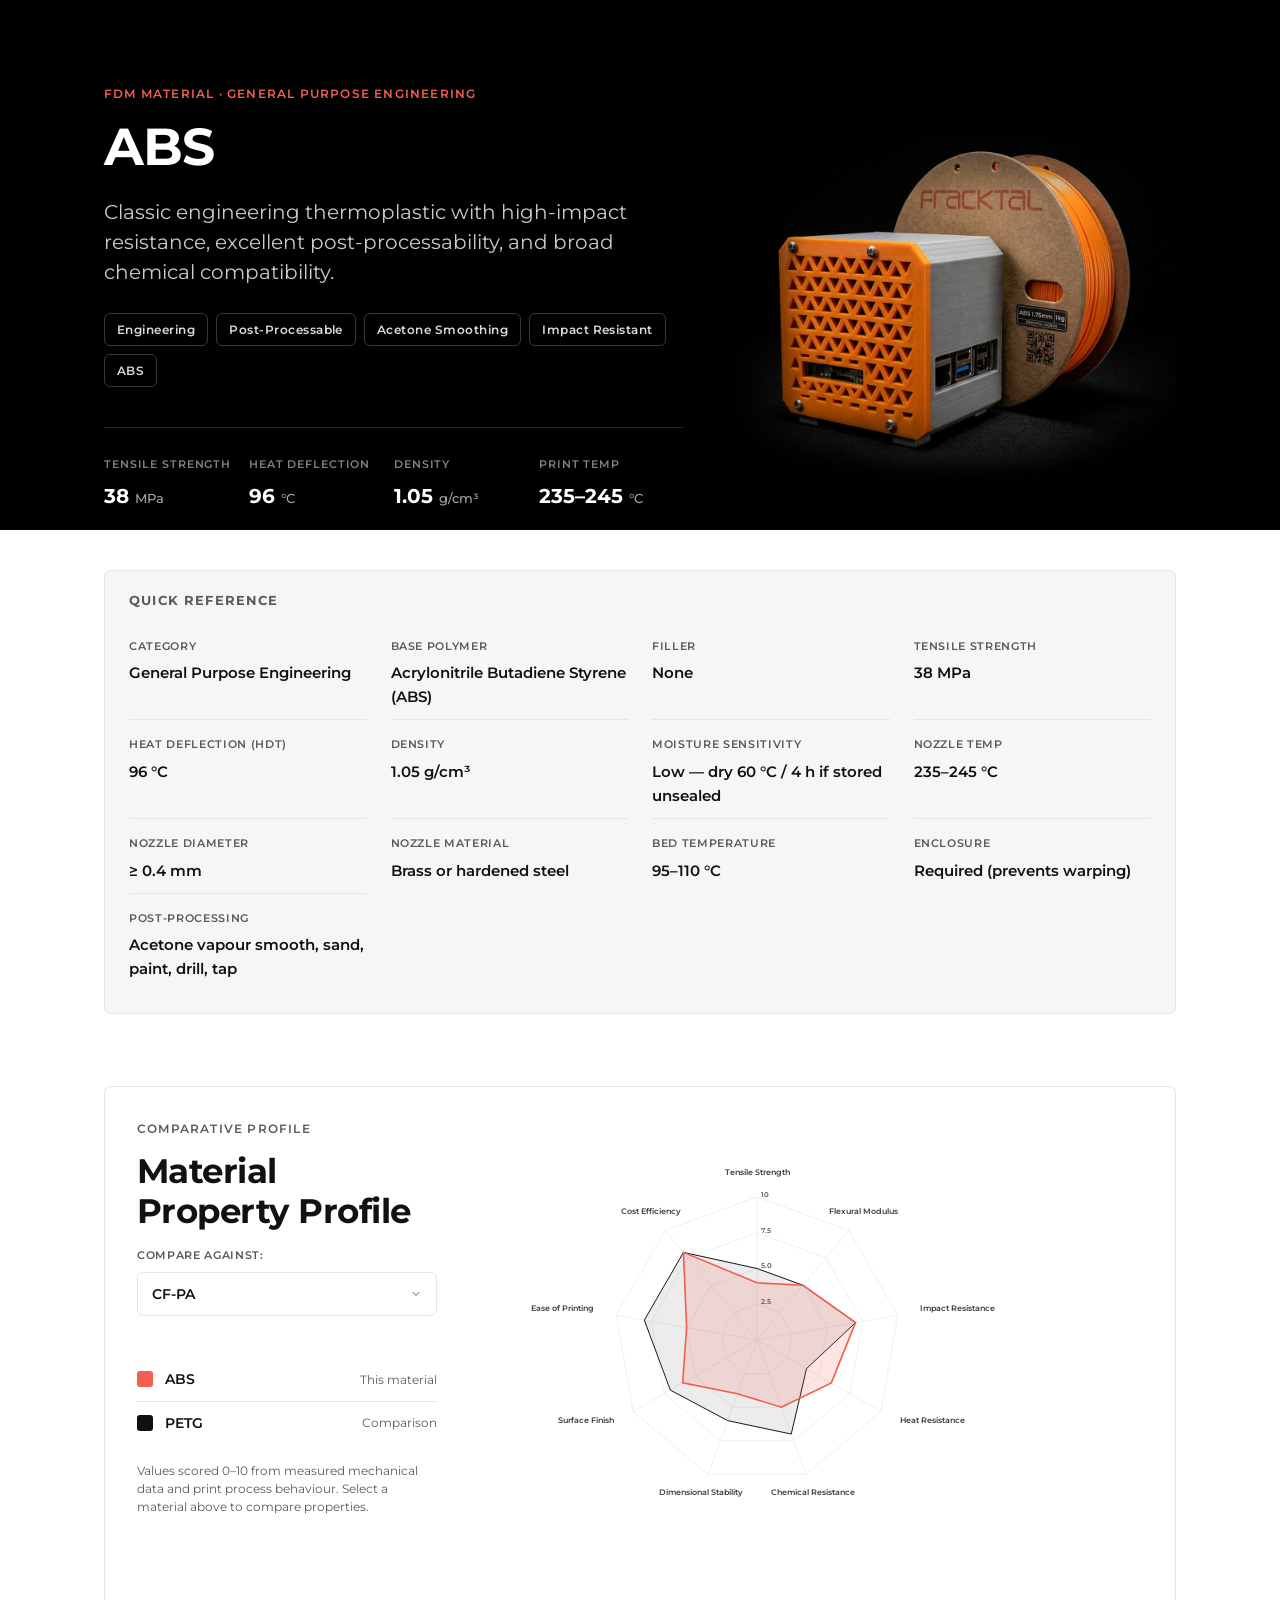
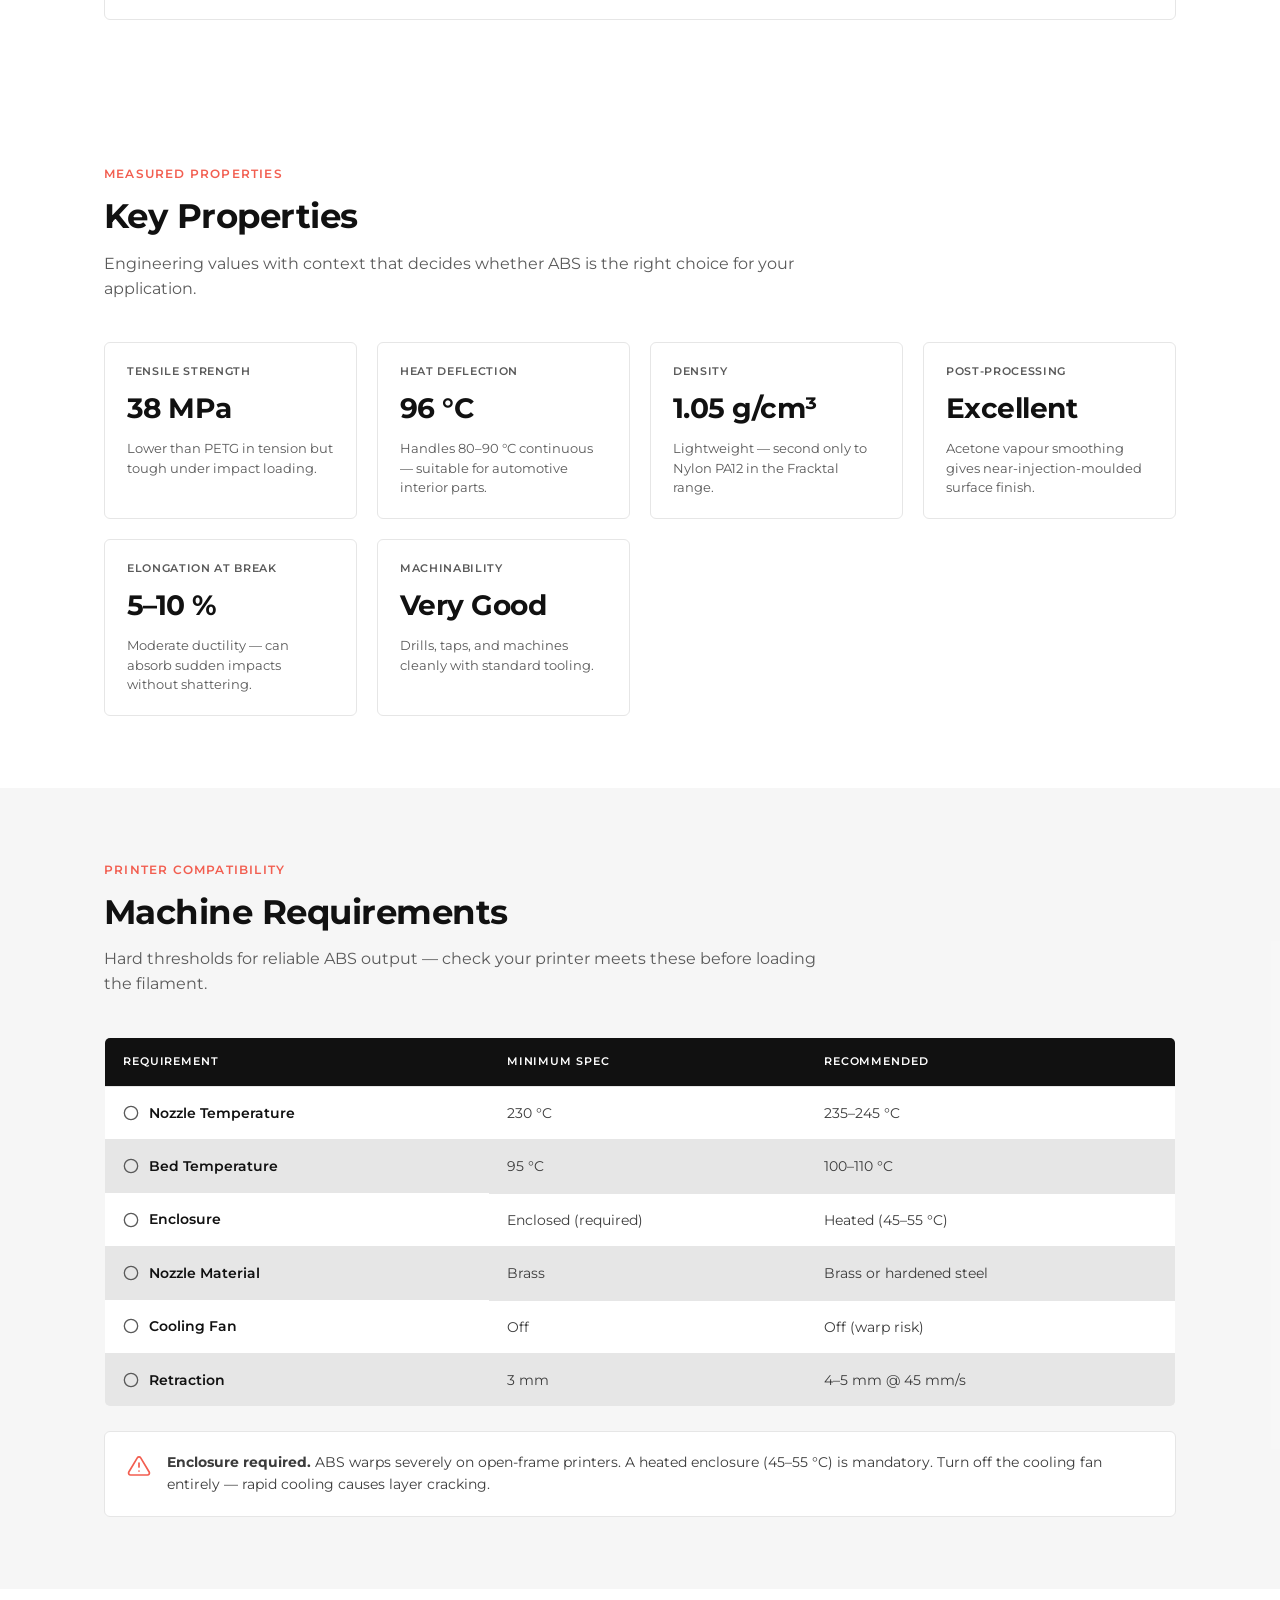
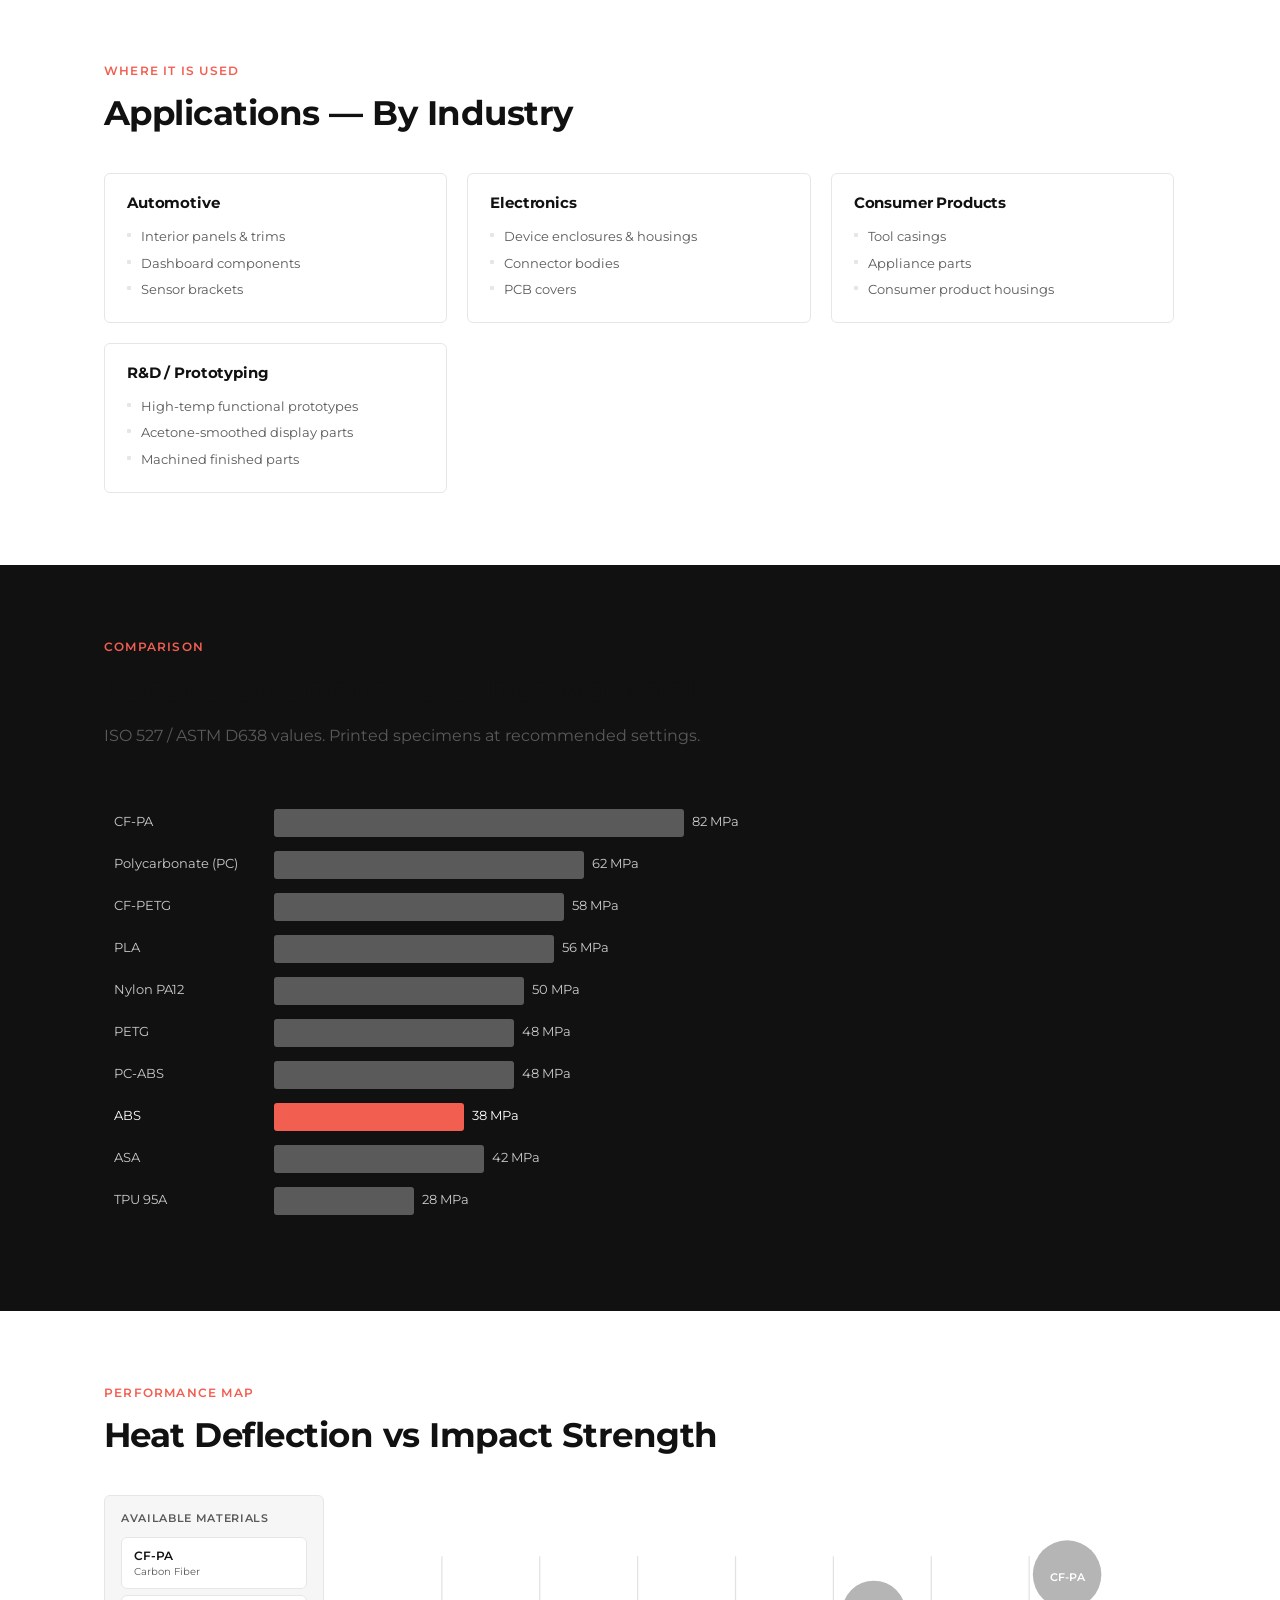
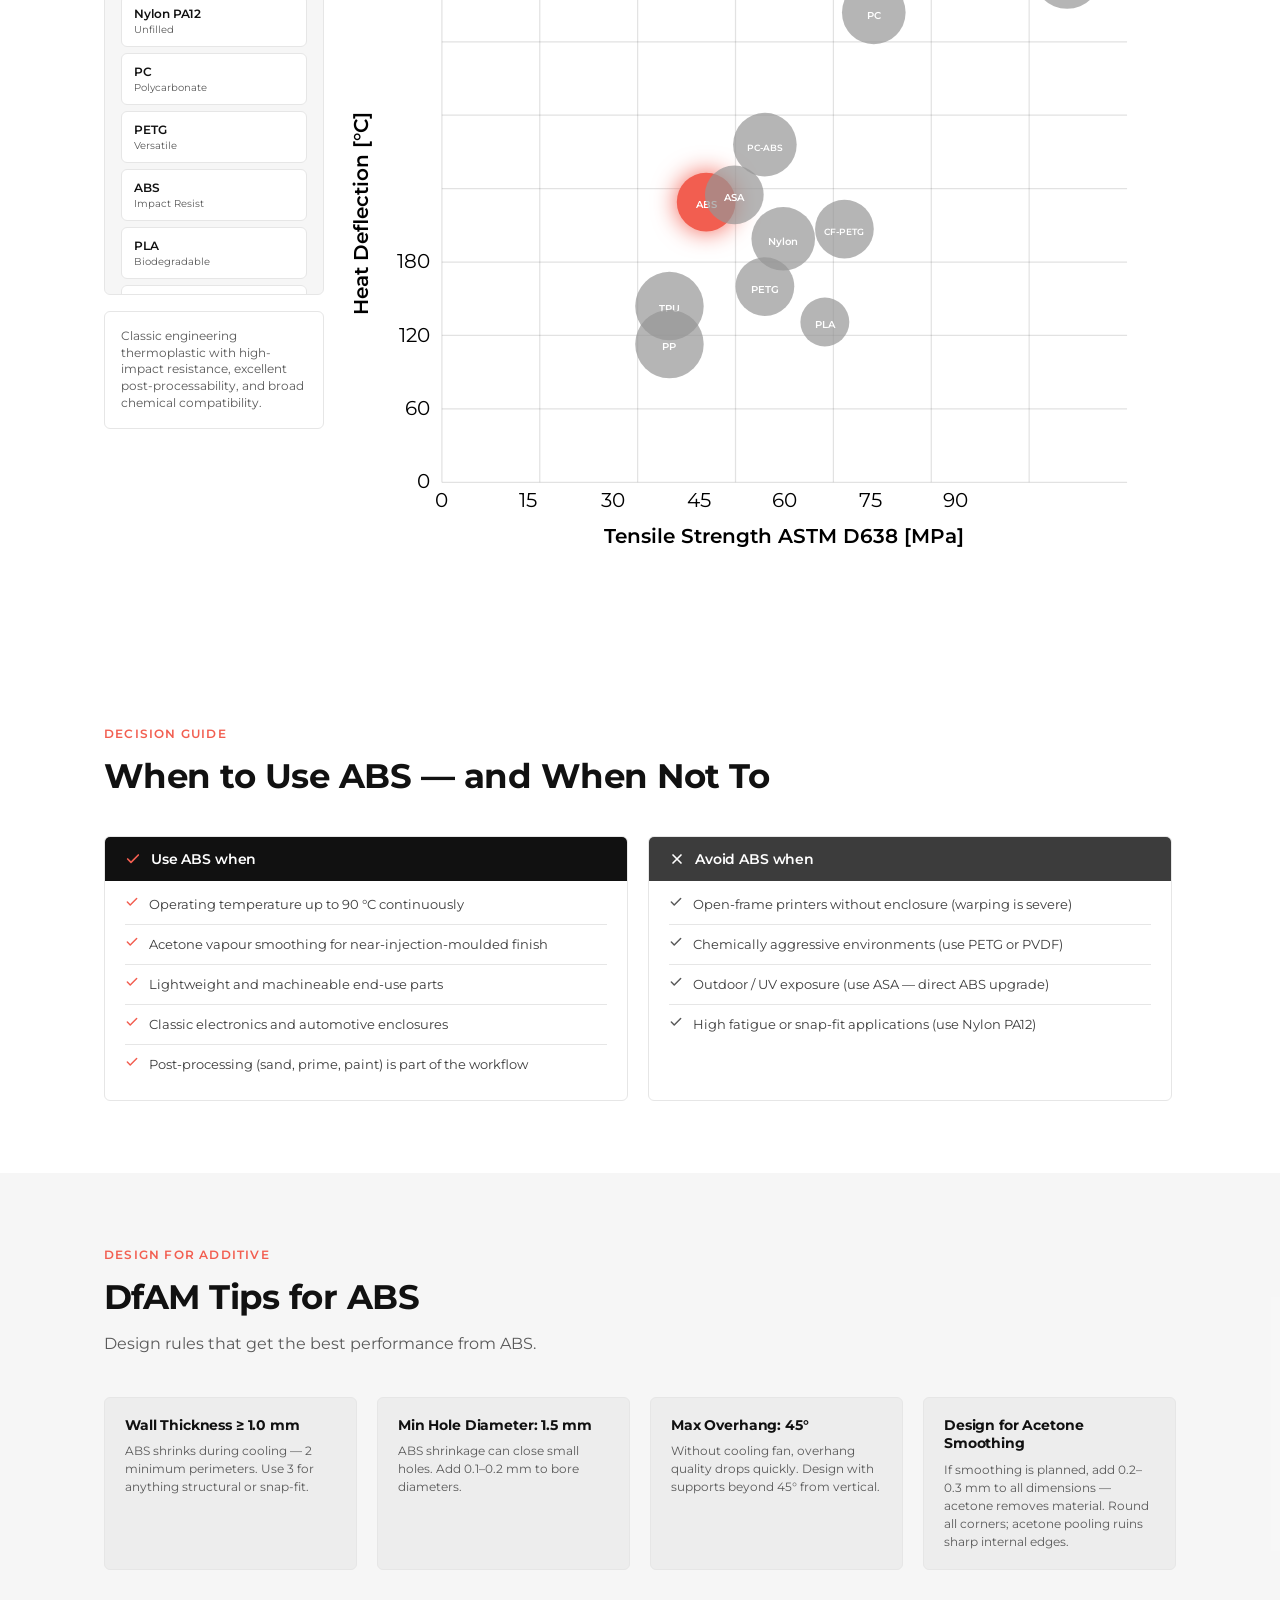
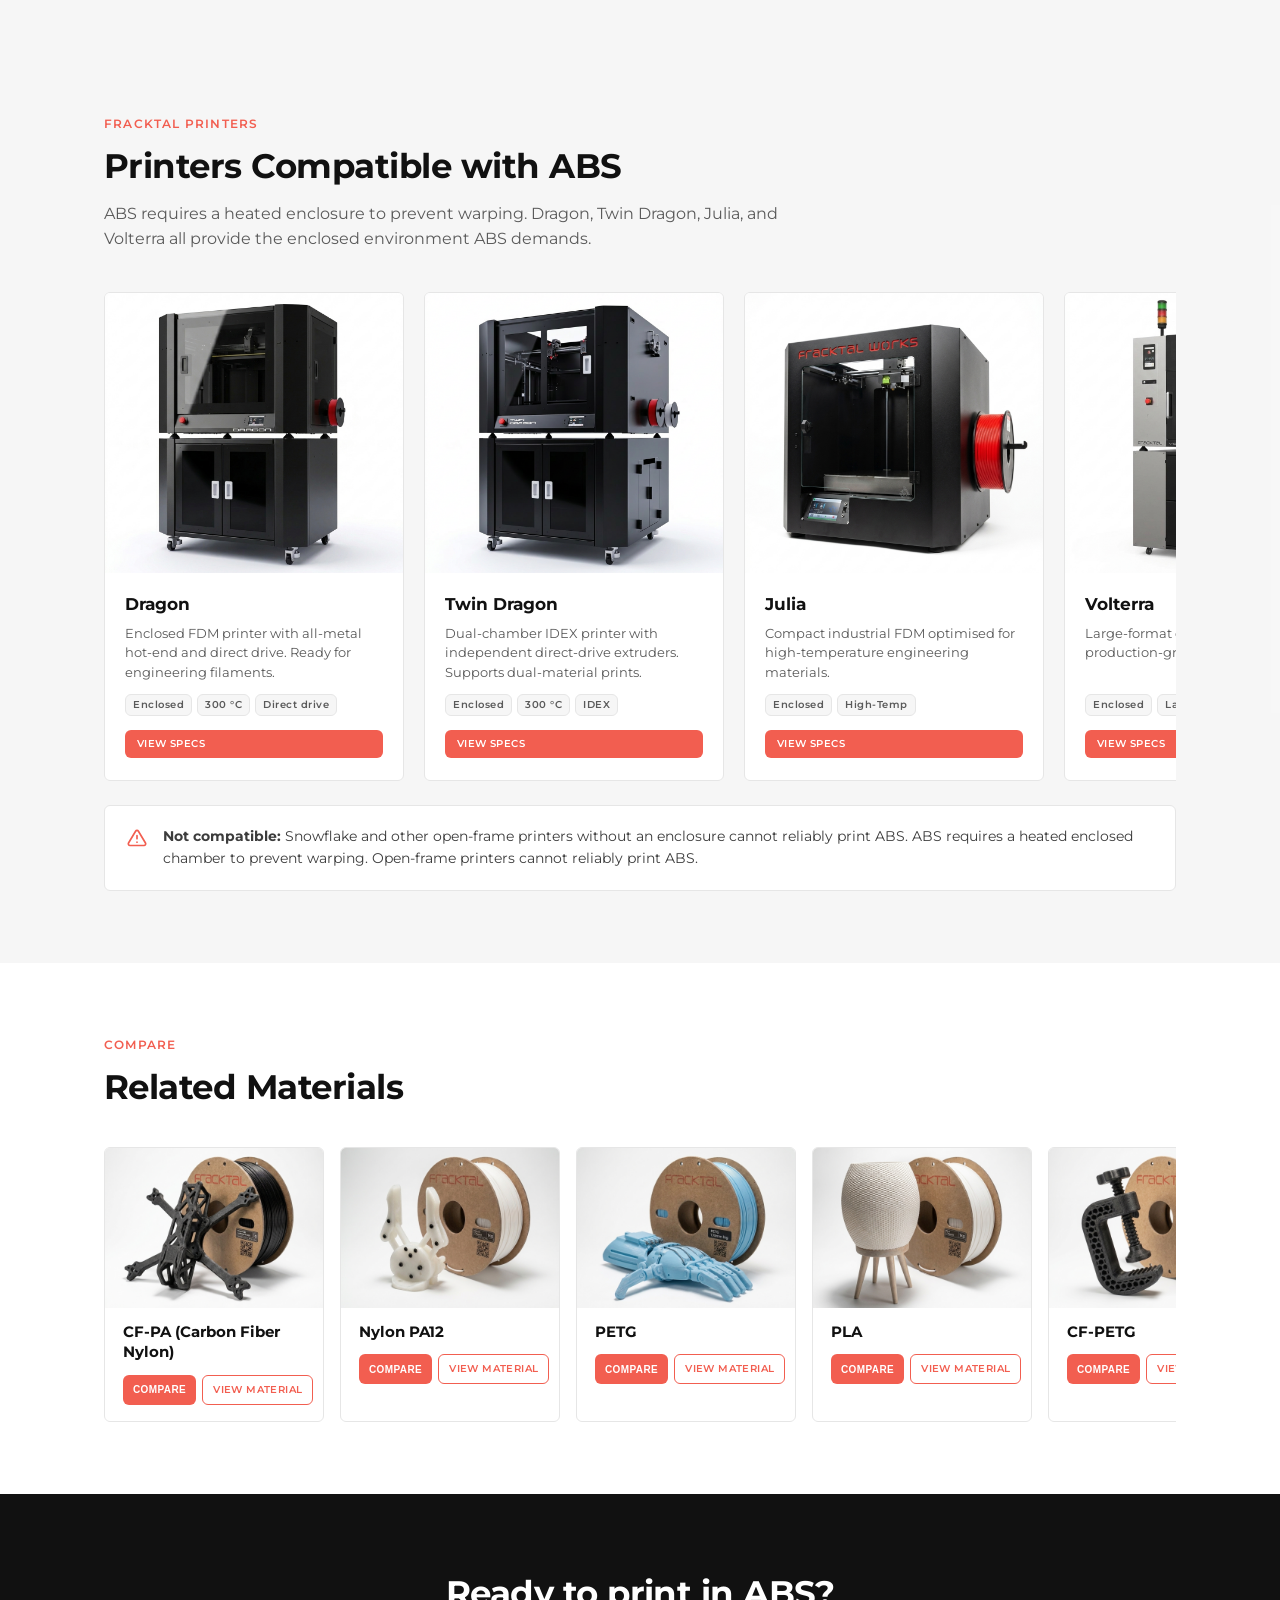
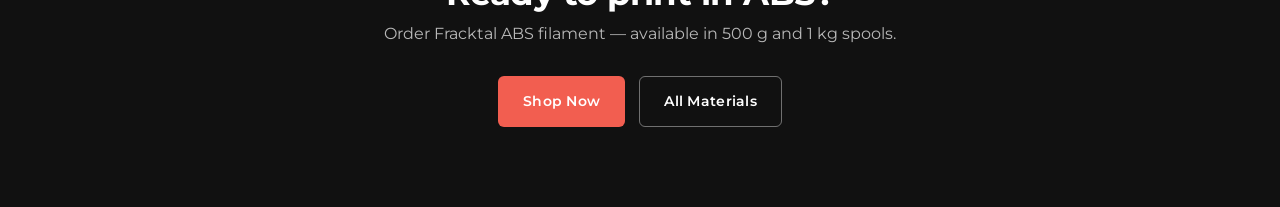
==== shared-projects/fracktal-material-page-template-cf-nylon-8d70/abs.html @ 71eca124 "feat: add shared-projects/ for team collaboration (material pages, brand, landing page, HSN/GST)" ====
﻿<!doctype html>
<html lang="en"><head>
<meta charset="UTF-8">
<meta name="viewport" content="width=device-width, initial-scale=1.0">
<title>ABS Filament — Fracktal Works</title>
<meta name="description" content="Fracktal ABS filament: classic engineering thermoplastic with excellent post-processing, acetone smoothing and machining. Enclosed printer required.">
<link rel="preconnect" href="https://fonts.googleapis.com">
<link rel="preconnect" href="https://fonts.gstatic.com" crossorigin="">
<style>
@import url('https://fonts.googleapis.com/css2?family=Montserrat:wght@400;500;600;700&display=swap');

:root{
  --canvas:#ffffff;
  --ink:#3c3c3c;
  --red:#f25e50;
  --dark:#111111;
  --muted:#5a5a5a;
  --border:#e6e6e6;
  --surface-soft:rgba(17,17,17,0.035);
  --radius:6px;
  --font: 'Montserrat', system-ui, -apple-system, 'Segoe UI', 'Helvetica Neue', Arial, sans-serif;
  --maxw:1120px;
}

*{box-sizing:border-box;}
html{-webkit-text-size-adjust:100%;}
body{
  margin:0;
  font-family:var(--font);
  color:var(--ink);
  background:var(--canvas);
  font-weight:400;
  line-height:1.6;
  font-size:16px;
  -webkit-font-smoothing:antialiased;
}
img{max-width:100%;display:block;}
a{color:inherit;}
a:focus-visible,button:focus-visible,.btn:focus-visible{outline:2px solid var(--red);outline-offset:2px;}
h1,h2,h3,h4{font-weight:700;color:var(--dark);margin:0;line-height:1.15;letter-spacing:-0.02em;}
h1{font-size:clamp(30px,5vw,52px);}
h2{font-size:clamp(24px,3.4vw,34px);letter-spacing:-0.015em;}
h3{font-size:20px;letter-spacing:-0.01em;}
p{margin:0;}

.wrap{max-width:var(--maxw);margin:0 auto;padding:0 24px;}
.hero .wrap{overflow:visible;}
.section{padding:72px 0;}
.section--tight{padding:56px 0;}

.overline{
  font-size:12px;font-weight:600;text-transform:uppercase;
  letter-spacing:0.1em;color:var(--red);margin-bottom:14px;display:block;
}
.overline--muted{color:var(--muted);}
.sec-head{max-width:720px;margin-bottom:40px;}
.sec-head p{color:var(--muted);margin-top:14px;font-size:16px;}

/* ---------- Buttons ---------- */
.btn{
  display:inline-flex;align-items:center;gap:8px;justify-content:center;
  font-family:var(--font);font-weight:600;font-size:14px;letter-spacing:0.02em;
  padding:13px 24px;border-radius:var(--radius);border:1px solid transparent;
  cursor:pointer;text-decoration:none;transition:background .12s ease,color .12s ease,border-color .12s ease;
}
.btn--primary{background:var(--red);color:#fff;}
.btn--primary:hover{filter:brightness(0.92);}
.btn--outline{background:transparent;color:#fff;border-color:rgba(255,255,255,0.4);}
.btn--outline:hover{border-color:#fff;background:rgba(255,255,255,0.08);}

/* ---------- Hero ---------- */
.hero{background:#000;color:#fff;padding:84px 0 10px;overflow:visible;}
.hero h1{color:#fff;}
.hero .overline{color:var(--red);}
.hero__descriptor{
  font-size:clamp(16px,2vw,20px);color:rgba(255,255,255,0.8);font-weight:400;
  margin-top:20px;max-width:640px;line-height:1.5;
}
.hero__tags{display:flex;flex-wrap:wrap;gap:8px;margin-top:26px;}
.tag{
  font-size:12px;font-weight:600;letter-spacing:0.04em;
  padding:6px 12px;border:1px solid rgba(255,255,255,0.22);border-radius:var(--radius);
  color:rgba(255,255,255,0.85);
}
.hero__specs{
  display:flex;flex-wrap:wrap;margin-top:40px;
  border-top:1px solid rgba(255,255,255,0.14);padding-top:28px;
}
.spec-inline{width:25%;padding-right:16px;margin-bottom:8px;}
.spec-inline .k{font-size:11px;text-transform:uppercase;letter-spacing:0.08em;color:rgba(255,255,255,0.5);font-weight:600;}
.spec-inline .v{font-size:20px;font-weight:700;color:#fff;margin-top:6px;}
.spec-inline .v small{font-size:13px;font-weight:500;color:rgba(255,255,255,0.65);}

/* ---------- Machine-readable reference ---------- */
.quickref{
  border:1px solid var(--border);border-radius:var(--radius);
  background:var(--surface-soft);padding:22px 24px;margin-top:40px;
}
.quickref h2{font-size:13px;text-transform:uppercase;letter-spacing:0.09em;color:var(--muted);}
.quickref dl{display:grid;grid-template-columns:repeat(4,1fr);gap:0 24px;margin:14px 0 0;}
.quickref dt{display:none;}
.qr-item{padding:10px 0;border-bottom:1px solid var(--border);}
.qr-item:nth-last-child(-n+4){border-bottom:0;}
.qr-item .k{font-size:11px;text-transform:uppercase;letter-spacing:0.06em;color:var(--muted);font-weight:600;}
.qr-item dd{margin:4px 0 0;font-size:15px;font-weight:600;color:var(--dark);}
@media(max-width:900px){
  .quickref{padding:16px 18px;}
  .quickref dl{grid-template-columns:repeat(3,1fr);gap:0 16px;}
  .qr-item{padding:8px 0;}
  .qr-item:nth-last-child(-n+3){border-bottom:0;}
  .qr-item .k{font-size:10px;}
  .qr-item dd{font-size:13px;}
}

/* ---------- Radar ---------- */
.chart-panel{
  border:1px solid var(--border);border-radius:var(--radius);
  padding:32px;display:flex;flex-direction:row;flex-wrap:nowrap;align-items:flex-start;gap:40px;
}
.chart-panel .chart-side{flex:0 0 320px;order:1;display:flex;flex-direction:column;justify-content:center;padding-right:20px;}
.chart-panel .svg-hold{flex:1 1 auto;order:2;max-width:520px;overflow:visible;}
.chart-side h2{margin-bottom:16px;}
.legend{margin-top:22px;}
.legend-row{display:flex;align-items:center;gap:12px;padding:10px 0;border-bottom:1px solid var(--border);}
.legend-row:last-child{border-bottom:0;}
.swatch{width:16px;height:16px;border-radius:3px;flex:0 0 auto;}
.legend-row .lbl{font-weight:600;font-size:14px;color:var(--dark);}
.legend-row .sub{font-size:12px;color:var(--muted);margin-left:auto;}
.radar-note{font-size:12px;color:var(--muted);margin-top:18px;line-height:1.5;}

/* compare dropdown */
.compare-select{margin-bottom:20px;}
.compare-label{display:block;font-size:11px;font-weight:600;text-transform:uppercase;letter-spacing:0.06em;color:var(--muted);margin-bottom:8px;}
.compare-dropdown{
  width:100%;padding:12px 14px;font-family:var(--font);font-size:14px;font-weight:600;
  color:var(--dark);background:var(--canvas);border:1px solid var(--border);border-radius:var(--radius);
  cursor:pointer;appearance:none;
  background-image:url("data:image/svg+xml,%3Csvg xmlns='http://www.w3.org/2000/svg' width='12' height='12' viewBox='0 0 24 24' fill='none' stroke='%235a5a5a' stroke-width='2' stroke-linecap='round' stroke-linejoin='round'%3E%3Cpath d='m6 9 6 6 6-6'/%3E%3C/svg%3E");
  background-repeat:no-repeat;background-position:right 14px center;
}
.compare-dropdown:hover{border-color:var(--muted);}
.compare-dropdown:focus{outline:2px solid var(--red);outline-offset:2px;}
svg{display:block;width:100%;height:auto;}

/* ---------- Property cards ---------- */
.card-flex{display:flex;flex-wrap:wrap;gap:20px;}
.prop-card{
  width:calc(25% - 15px);border:1px solid var(--border);border-radius:var(--radius);
  padding:20px 22px;background:var(--canvas);transition:border-color .12s ease;
}
.prop-card:hover{border-color:var(--muted);}
.prop-card .name{font-size:11px;font-weight:600;text-transform:uppercase;letter-spacing:0.06em;color:var(--muted);}
.prop-card .val{font-size:28px;font-weight:700;color:var(--dark);margin:6px 0 8px;letter-spacing:-0.02em;}
.prop-card .ctx{font-size:13px;color:var(--muted);line-height:1.5;}

/* ---------- Machine requirements table ---------- */
.req-table{width:100%;border-collapse:collapse;border:1px solid var(--border);border-radius:var(--radius);overflow:hidden;}
.req-table th,.req-table td{text-align:left;padding:15px 18px;font-size:14px;border-bottom:1px solid var(--border);vertical-align:top;}
.req-table thead th{background:var(--dark);color:#fff;font-size:11px;text-transform:uppercase;letter-spacing:0.08em;font-weight:600;}
.req-table tbody tr:last-child td{border-bottom:0;}
.req-table tbody tr:nth-child(odd){background:var(--canvas);}
.req-table tbody tr:nth-child(even){background:var(--border);}
.req-table td:first-child{font-weight:600;color:var(--dark);display:flex;align-items:center;gap:10px;}
.req-icon{flex:0 0 auto;color:var(--muted);display:flex;}
.req-table td .rec{color:var(--dark);}
.table-scroll{overflow-x:auto;}
@media(max-width:768px){
  .table-scroll{overflow-x:auto;-webkit-overflow-scrolling:touch;}
}
@media(max-width:640px){
  .table-scroll{display:grid;grid-template-columns:1fr 1fr;gap:12px;}
  .req-table{display:contents;}
  .req-table thead{display:none;}
  .req-table tbody{display:contents;}
  .req-table tr{display:block;border:1px solid var(--border);border-radius:var(--radius);padding:12px;background:var(--canvas);overflow:hidden;}
  .req-table tr:nth-child(4n+3),.req-table tr:nth-child(4n+4){background:var(--border);}
  .req-table td{display:block;border:0;padding:4px 0;font-size:12px;width:100%;}
  .req-table td:first-child{font-size:13px;font-weight:600;padding:0 0 6px 0;margin-bottom:6px;border-bottom:1px solid rgba(0,0,0,0.1);}
  .req-table td:last-child{padding-bottom:0;}
  .req-table td:nth-child(2)::before{content:"Min: ";font-weight:600;color:var(--muted);font-size:10px;text-transform:uppercase;letter-spacing:0.03em;display:inline-block;min-width:30px;}
  .req-table td:nth-child(3)::before{content:"Rec: ";font-weight:600;color:var(--red);font-size:10px;text-transform:uppercase;letter-spacing:0.03em;display:inline-block;min-width:30px;}
}
@media(max-width:480px){
  .req-table tr{padding:10px;font-size:11px;}
}
.callout{
  display:flex;gap:16px;align-items:flex-start;margin-top:24px;
  border:1px solid var(--border);
  border-radius:var(--radius);padding:20px 22px;background:var(--canvas);
}
.callout .ic{color:var(--red);flex:0 0 auto;margin-top:2px;}
.callout p{font-size:14px;color:var(--ink);line-height:1.55;}

/* ---------- Applications ---------- */
.app-tile{
  width:calc(33.333% - 14px);border:1px solid var(--border);border-radius:var(--radius);
  padding:20px 22px;background:var(--canvas);
}
.app-tile h3{font-size:15px;margin-bottom:12px;display:flex;align-items:center;gap:10px;}
.app-tile h3 .ic{flex:0 0 auto;color:var(--muted);}
.app-tile ul{margin:0;padding:0;list-style:none;}
.app-tile li{font-size:13px;color:var(--muted);padding:4px 0 4px 14px;position:relative;line-height:1.4;}
.app-tile li::before{content:"";position:absolute;left:0;top:10px;width:4px;height:4px;background:var(--border);border-radius:1px;}

/* ---------- Use / Avoid ---------- */
.decide-col{width:calc(50% - 12px);border:1px solid var(--border);border-radius:var(--radius);overflow:hidden;}
.decide-head{padding:14px 20px;display:flex;align-items:center;gap:10px;}
.decide-head .ic{flex:0 0 auto;}
.decide-head h3{color:#fff;font-size:14px;font-weight:600;}
.decide--use .decide-head{background:var(--dark);}
.decide--avoid .decide-head{background:var(--ink);}
.decide-body{padding:4px 20px 16px;}
.decide-body ul{margin:0;padding:0;list-style:none;}
.decide-body li{font-size:13px;color:var(--ink);padding:10px 0 10px 24px;position:relative;border-bottom:1px solid var(--border);line-height:1.45;}
.decide-body li:last-child{border-bottom:0;}
.decide-body li .ic{position:absolute;left:0;top:10px;}
.decide--use li .ic{color:var(--red);}
.decide--avoid li .ic{color:var(--muted);}

/* ---------- DfAM ---------- */
.tip-card{
  width:calc(25% - 15px);border:1px solid var(--border);border-radius:var(--radius);
  padding:18px 20px;background:var(--surface-soft);
}
.tip-card h3{font-size:14px;margin-bottom:8px;line-height:1.35;display:flex;align-items:flex-start;gap:10px;}
.tip-card h3 .ic{flex:0 0 auto;color:var(--muted);margin-top:1px;}
.tip-card p{font-size:12px;color:var(--muted);line-height:1.5;margin-left:0;}

/* ---------- Related ---------- */
.related-scroll-wrap{position:relative;overflow:hidden;}
.related-scroll{display:flex;gap:16px;transition:transform 0.5s ease;}
.mat-card{
  flex:0 0 auto;width:200px;border:1px solid var(--border);border-radius:var(--radius);
  padding:20px 22px;text-decoration:none;background:var(--canvas);transition:border-color .15s ease,box-shadow .15s ease;
  position:relative;
}
.mat-card:hover{border-color:var(--red);box-shadow:0 4px 12px rgba(0,0,0,0.06);}
.mat-card:focus-visible{outline:2px solid var(--red);outline-offset:2px;}
.mat-card .name{font-weight:700;color:var(--dark);font-size:15px;line-height:1.35;}
.mat-card__btns{display:flex;gap:6px;margin-top:12px;}
.mat-card__btn{
  display:inline-block;padding:6px 10px;font-size:10px;font-weight:600;
  letter-spacing:0.04em;text-transform:uppercase;border-radius:var(--radius);
  text-decoration:none;transition:opacity .15s ease;cursor:pointer;white-space:nowrap;
}
.mat-card__btn--compare{background:var(--red);color:#fff;border:none;}
.mat-card__btn--compare:hover{opacity:0.9;}
.mat-card__btn--view{background:transparent;color:var(--red);border:1px solid var(--red);}
.mat-card__btn--view:hover{background:var(--red);color:#fff;}

/* ---------- CTA ---------- */
.cta{background:var(--dark);color:#fff;text-align:center;padding:80px 0;}
.cta h2{color:#fff;margin-bottom:8px;}
.cta p{color:rgba(255,255,255,0.7);margin-bottom:30px;}
.cta__btns{display:flex;gap:14px;justify-content:center;flex-wrap:wrap;}
.wordmark{
  margin-top:44px;font-weight:700;letter-spacing:0.14em;font-size:13px;text-transform:uppercase;color:rgba(255,255,255,0.5);
}
.wordmark b{color:#fff;}

/* ---------- Hero image split ---------- */
.hero__inner{display:flex;align-items:center;gap:32px;}
.hero__content{flex:1;min-width:0;}
.hero__img-wrap{flex:0 0 460px;overflow:hidden;background:#000;position:relative;border-radius:var(--radius);}
.hero__img-wrap::after{
  content:"";position:absolute;inset:0;pointer-events:none;
  background:
    linear-gradient(to right,#000 0%,transparent 20%,transparent 80%,rgba(0,0,0,0.4) 100%),
    linear-gradient(to bottom,transparent 78%,rgba(0,0,0,0.4) 93%,#000 100%),
    linear-gradient(to top,transparent 78%,rgba(0,0,0,0.4) 94%,#000 100%);
}
.hero__img-wrap img{width:100%;height:auto;max-height:380px;object-fit:cover;display:block;}

/* ---------- App tile with image ---------- */
.app-tile.has-img{padding:0;}
.app-tile.has-img .tile-img{width:100%;height:160px;object-fit:cover;border-radius:calc(var(--radius) - 1px) calc(var(--radius) - 1px) 0 0;display:block;}
.app-tile.has-img .tile-body{padding:20px 22px;}

/* ---------- Carousel (JS-driven single-card step) ---------- */
.carousel-wrap{position:relative;overflow:hidden;}
.carousel-track{display:flex;gap:20px;transition:transform 0.5s ease;}

/* ---------- Compatible Printers ---------- */
.printer-scroll-wrap{position:relative;overflow:hidden;}
.printer-scroll{display:flex;gap:20px;transition:transform 0.5s ease;}
.printer-scroll::-webkit-scrollbar{height:6px;}
.printer-scroll::-webkit-scrollbar-track{background:var(--surface-soft);border-radius:3px;}
.printer-scroll::-webkit-scrollbar-thumb{background:var(--border);border-radius:3px;}
.printer-scroll::-webkit-scrollbar-thumb:hover{background:var(--muted);}
.printer-card{
  flex:0 0 300px;scroll-snap-align:start;
  border:1px solid var(--border);border-radius:var(--radius);
  overflow:hidden;background:var(--canvas);text-decoration:none;
  transition:border-color .15s ease,box-shadow .15s ease;
  display:flex;flex-direction:column;
}
.printer-card:hover{border-color:var(--red);box-shadow:0 4px 12px rgba(0,0,0,0.06);}
.printer-card:focus-visible{outline:2px solid var(--red);outline-offset:2px;}
.printer-card__img{width:100%;height:280px;object-fit:cover;background:var(--surface-soft);padding:0;display:block;}
.printer-card__body{padding:18px 20px 22px;flex:1;display:flex;flex-direction:column;}
.printer-card__name{font-weight:700;font-size:17px;color:var(--dark);}
.printer-card__note{font-size:13px;color:var(--muted);margin-top:6px;line-height:1.5;flex:1;}
.printer-card__compat{display:flex;flex-wrap:wrap;gap:5px;margin-top:12px;}
.compat-tag{font-size:10px;font-weight:600;letter-spacing:0.05em;padding:2px 7px;background:var(--surface-soft);border:1px solid var(--border);border-radius:var(--radius);color:var(--muted);}
.printer-card__link{
  display:inline-block;margin-top:14px;padding:6px 12px;font-size:10px;font-weight:600;
  letter-spacing:0.04em;text-transform:uppercase;color:#fff;background:var(--red);
  border:none;border-radius:var(--radius);transition:opacity .15s ease;cursor:pointer;pointer-events:none;
}
.printer-card__link:hover{opacity:0.9;}
.printer-not-compat{
  background:var(--surface-soft);border:1px solid var(--border);border-radius:var(--radius);
  padding:16px 20px;display:flex;align-items:flex-start;gap:12px;margin-top:20px;
}
.printer-not-compat .ic{color:var(--muted);flex:0 0 auto;margin-top:2px;}
.printer-not-compat p{font-size:13px;color:var(--muted);line-height:1.5;}
.printer-not-compat p strong{color:var(--ink);}

/* ---------- Prop card with image ---------- */
.prop-card.has-img{padding:0;}
.prop-card.has-img .prop-img{width:100%;height:100px;object-fit:cover;border-radius:calc(var(--radius) - 1px) calc(var(--radius) - 1px) 0 0;display:block;}
.prop-card.has-img .prop-body{padding:16px 20px;}

/* ---------- Tip card with image ---------- */
.tip-card.has-img{padding:0;}
.tip-card.has-img .tip-img{width:100%;height:110px;object-fit:cover;border-radius:calc(var(--radius) - 1px) calc(var(--radius) - 1px) 0 0;display:block;}
.tip-card.has-img .tip-body{padding:12px 14px;}
.tip-card.has-img .tip-body h3{margin-bottom:6px;}
.tip-card.has-img .tip-body h3 .ic{display:none;}
.tip-card.has-img .tip-body p{margin-left:0;}

/* ---------- Mat card with image ---------- */
.mat-card.has-img{padding:0;width:220px;}
.mat-card.has-img .mat-img{width:100%;height:160px;object-fit:cover;border-radius:calc(var(--radius) - 1px) calc(var(--radius) - 1px) 0 0;display:block;}
.mat-card.has-img .mat-body{padding:14px 18px 16px;}
.mat-card.has-img .cta-pill{margin-top:12px;}

/* ---------- Footer nav anchor list (sr context) ---------- */
.footer-min{padding:26px 0;border-top:1px solid var(--border);font-size:12px;color:var(--muted);}

/* skip link */
.skip-link{
  position:absolute;top:-100px;left:16px;background:var(--dark);color:#fff;
  padding:10px 16px;border-radius:var(--radius);font-size:14px;font-weight:600;
  z-index:9999;text-decoration:none;
}
.skip-link:focus{top:16px;}

/* ---------- Responsive ---------- */
@media (max-width:900px){
  .spec-inline{width:50%;}
  .qr-item{width:50%;}
  .prop-card{width:calc(50% - 10px);}
  .app-tile{width:calc(50% - 10px);}
  .tip-card{width:calc(50% - 10px);}
  .chart-panel{flex-direction:column;padding:24px 16px;}
  .chart-panel .chart-side{flex:none;width:100%;order:1;padding-right:0;}
  .chart-panel .svg-hold{flex:none;width:100%;max-width:none;order:2;margin:16px -8px 0;}
  .hero__inner{flex-direction:column-reverse;}
  .hero__img-wrap{flex:0 0 auto;width:100%;max-width:480px;margin:0 auto -30px;border-radius:var(--radius) var(--radius) 0 0;}
  .hero__img-wrap img{height:260px;max-height:260px;}
  .printer-card{max-width:100%;}
}
@media (max-width:600px){
  .section{padding:52px 0;}
  .wrap{padding:0 18px;}
  .spec-inline{width:50%;}
  .quickref dl{grid-template-columns:repeat(2,1fr);}
  .qr-item:nth-last-child(-n+3){border-bottom:1px solid var(--border);}
  .qr-item:nth-last-child(-n+2){border-bottom:0;}
  .qr-item{width:100%;}
  .prop-card{width:calc(50% - 10px);}
  .prop-card.has-img .prop-img{height:70px;}
  .app-tile{width:calc(50% - 10px);}
  .app-tile.has-img .tile-img{height:100px;}
  .tip-card{width:calc(50% - 10px);}
  .tip-card.has-img .tip-img{height:80px;}
  .decide-col{width:100%;}
  .hero__specs{padding-top:22px;}
  .chart-panel{padding:20px 12px;}
  .chart-panel .svg-hold{margin:16px -4px 0;}
}
</style>
</head>
<body>
<a href="#overview" class="skip-link">Skip to content</a>

<!-- ===================== HERO ===================== -->
<header class="hero" id="overview" data-od-id="hero">
  <div class="wrap">
    <div class="hero__inner">
      <div class="hero__content">
        <span class="overline">FDM Material · General Purpose Engineering</span>
        <h1>ABS</h1>
        <p class="hero__descriptor">Classic engineering thermoplastic with high-impact resistance, excellent post-processability, and broad chemical compatibility.</p>
        <div class="hero__tags">
          <span class="tag">Engineering</span>
          <span class="tag">Post-Processable</span>
          <span class="tag">Acetone Smoothing</span>
          <span class="tag">Impact Resistant</span>
          <span class="tag">ABS</span>
        </div>
        <div class="hero__specs" data-od-id="hero-specs">
          <div class="spec-inline"><div class="k">Tensile Strength</div><div class="v">38 <small>MPa</small></div></div>
          <div class="spec-inline"><div class="k">Heat Deflection</div><div class="v">96 <small>°C</small></div></div>
          <div class="spec-inline"><div class="k">Density</div><div class="v">1.05 <small>g/cm³</small></div></div>
          <div class="spec-inline"><div class="k">Print Temp</div><div class="v">235–245 <small>°C</small></div></div>
        </div>
      </div>
      <div class="hero__img-wrap">
        <img src="ABS-Spool.png" alt="Fracktal ABS filament spool on black background" loading="eager" width="1152" height="896">
      </div>
    </div>
  </div>
</header>

<!-- ===================== MACHINE-READABLE QUICK REFERENCE ===================== -->
<div class="wrap">
  <section class="quickref" id="specifications" aria-label="Material quick reference" data-od-id="quick-reference">
    <h2>Quick Reference</h2>
    <dl>
      <dt>Material properties</dt>
      <div class="qr-item"><span class="k">Category</span><dd>General Purpose Engineering</dd></div>
      <div class="qr-item"><span class="k">Base Polymer</span><dd>Acrylonitrile Butadiene Styrene (ABS)</dd></div>
      <div class="qr-item"><span class="k">Filler</span><dd>None</dd></div>
      <div class="qr-item"><span class="k">Tensile Strength</span><dd>38 MPa</dd></div>
      <div class="qr-item"><span class="k">Heat Deflection (HDT)</span><dd>96 °C</dd></div>
      <div class="qr-item"><span class="k">Density</span><dd>1.05 g/cm³</dd></div>
      <div class="qr-item"><span class="k">Moisture Sensitivity</span><dd>Low — dry 60 °C / 4 h if stored unsealed</dd></div>
      <div class="qr-item"><span class="k">Nozzle Temp</span><dd>235–245 °C</dd></div>
      <div class="qr-item"><span class="k">Nozzle Diameter</span><dd>≥ 0.4 mm</dd></div>
      <div class="qr-item"><span class="k">Nozzle Material</span><dd>Brass or hardened steel</dd></div>
      <div class="qr-item"><span class="k">Bed Temperature</span><dd>95–110 °C</dd></div>
      <div class="qr-item"><span class="k">Enclosure</span><dd>Required (prevents warping)</dd></div>
      <div class="qr-item"><span class="k">Post-Processing</span><dd>Acetone vapour smooth, sand, paint, drill, tap</dd></div>
    </dl>
  </section>
</div>

<!-- ===================== RADAR / PROPERTY PROFILE ===================== -->
<section class="section" id="property-profile" data-od-id="property-profile">
  <div class="wrap">
    <div class="chart-panel">
      <div class="chart-side">
        <span class="overline overline--muted">Comparative Profile</span>
        <h2>Material Property Profile</h2>
        <div class="compare-select">
          <label for="compare-material" class="compare-label">Compare against:</label>
          <select id="compare-material" class="compare-dropdown">
              <option value="cf-pa" selected="">CF-PA</option>
              <option value="nylon-pa12">Nylon PA12</option>
              <option value="petg">PETG</option>
              <option value="pla">PLA</option>
              <option value="tpu-95a">TPU 95A</option>
              <option value="polycarbonate">Polycarbonate (PC)</option>
              <option value="cf-petg">CF-PETG</option>
              <option value="asa">ASA</option>
              <option value="pc-abs">PC-ABS</option>
              </select>
        </div>
        <div class="legend" id="radar-legend">
          <div class="legend-row"><span class="swatch" style="background:#f25e50"></span><span class="lbl">ABS</span><span class="sub">This material</span></div>
          <div class="legend-row" id="legend-compare"><span class="swatch" style="background:#111111"></span><span class="lbl" id="legend-compare-name">Nylon (PA12)</span><span class="sub">Comparison</span></div>
        </div>
        <p class="radar-note">Values scored 0–10 from measured mechanical data and print process behaviour. Select a material above to compare properties.</p>
      </div>
      <div class="svg-hold">
        <svg id="radar-svg" viewBox="-100 -40 800 720" style="width:100%;height:auto;" role="img" aria-label="Radar chart comparing CF-PA against a selected material across nine properties on a 0 to 10 scale">
          <!-- grid rings (9 axes = nonagon) -->
          <g id="radar-grid" fill="none" stroke="#e6e6e6" stroke-width="1"></g>
          <!-- axes -->
          <g id="radar-axes" stroke="#e6e6e6" stroke-width="1"></g>
          <!-- numeric scale labels along top axis -->
          <g fill="#5a5a5a" font-family="Montserrat, sans-serif" font-size="10" font-weight="600" text-anchor="start">
            <text x="306" y="245">2.5</text>
            <text x="306" y="190">5.0</text>
            <text x="306" y="135">7.5</text>
            <text x="306" y="80">10</text>
          </g>
          <!-- comparison material (drawn first, behind) -->
          <polygon id="radar-compare" fill="#111111" fill-opacity="0.08" stroke="#111111" stroke-width="1.5"></polygon>
          <!-- primary material (CF-PA) -->
          <polygon id="radar-primary" fill="#f25e50" fill-opacity="0.16" stroke="#f25e50" stroke-width="2.5"></polygon>
          <!-- axis labels -->
          <g id="radar-labels" fill="#3c3c3c" font-family="Montserrat, sans-serif" font-size="12" font-weight="600"></g>
        </svg>
      </div>
    </div>
  </div>
</section>

<script>
/**
 * FRACKTAL MATERIALS DATABASE
 * Unified data for all material pages — radar chart axes and key specs.
 * Axes order: [Tensile, Flexural, Impact, Heat, Surface, Ease, Chemical, Dimensional, Cost]
 * Cost is scored 0–10 where 10 = most affordable (inverted from price)
 * Scale: 0–10
 */
const FRACKTAL_MATERIALS = {
  'cf-pa': {
    name: 'Carbon Fiber Nylon (CF-PA)',
    shortName: 'CF-PA',
    color: '#f25e50',
    isPrimary: true,
    // [Tensile, Flexural, Impact, Heat, Chemical, Dimensional, Surface, Ease, Cost]
    radar: [9, 9, 4, 9, 8, 9, 4, 4, 3],
    specs: {
      tensileStrength: { value: 82, unit: 'MPa' },
      heatDeflection: { value: 145, unit: '°C' },
      density: { value: 1.1, unit: 'g/cm³' },
      printTemp: { min: 260, max: 280, unit: '°C' },
      layerBond: { value: 35, unit: 'MPa' },
      moistureAbsorption: { value: 1.1, unit: '%' },
      pricePerKg: { value: 4500, unit: '₹/kg', note: 'approximate' }
    },
    url: '/cf-nylon/'
  },
  'nylon-pa12': {
    name: 'Nylon PA12',
    shortName: 'Nylon (PA12)',
    color: '#111111',
    // [Tensile, Flexural, Impact, Heat, Chemical, Dimensional, Surface, Ease, Cost]
    radar: [6, 5, 8, 5, 7, 5, 5, 5, 5],
    specs: {
      tensileStrength: { value: 50, unit: 'MPa' },
      heatDeflection: { value: 78, unit: '°C' },
      density: { value: 1.01, unit: 'g/cm³' },
      printTemp: { min: 240, max: 260, unit: '°C' },
      pricePerKg: { value: 3000, unit: '₹/kg', note: 'approximate' }
    },
    url: '/nylon/'
  },
  'pla': {
    name: 'PLA',
    shortName: 'PLA',
    color: '#5a5a5a',
    // [Tensile, Flexural, Impact, Heat, Chemical, Dimensional, Surface, Ease, Cost]
    radar: [5, 6, 2, 2, 3, 8, 9, 10, 9],
    specs: {
      tensileStrength: { value: 56, unit: 'MPa' },
      heatDeflection: { value: 53, unit: '°C' },
      density: { value: 1.24, unit: 'g/cm³' },
      printTemp: { min: 190, max: 220, unit: '°C' },
      pricePerKg: { value: 1200, unit: '₹/kg', note: 'approximate' }
    },
    url: '/pla/'
  },
  'petg': {
    name: 'PETG',
    shortName: 'PETG',
    color: '#5a5a5a',
    // [Tensile, Flexural, Impact, Heat, Chemical, Dimensional, Surface, Ease, Cost]
    radar: [5, 5, 7, 4, 7, 6, 7, 8, 8],
    specs: {
      tensileStrength: { value: 48, unit: 'MPa' },
      heatDeflection: { value: 70, unit: '°C' },
      density: { value: 1.27, unit: 'g/cm³' },
      printTemp: { min: 220, max: 250, unit: '°C' },
      pricePerKg: { value: 1500, unit: '₹/kg', note: 'approximate' }
    },
    url: '/pet-g-polyethylene-terephthalate-glycol/'
  },
  'abs': {
    name: 'ABS',
    shortName: 'ABS',
    color: '#5a5a5a',
    // [Tensile, Flexural, Impact, Heat, Chemical, Dimensional, Surface, Ease, Cost]
    radar: [4, 5, 7, 6, 5, 4, 6, 5, 8],
    specs: {
      tensileStrength: { value: 38, unit: 'MPa' },
      heatDeflection: { value: 96, unit: '°C' },
      density: { value: 1.04, unit: 'g/cm³' },
      printTemp: { min: 220, max: 250, unit: '°C' },
      pricePerKg: { value: 1400, unit: '₹/kg', note: 'approximate' }
    },
    url: '/abs-acrylonitrile-butadiene-styrene/'
  },
  'tpu-95a': {
    name: 'TPU 95A',
    shortName: 'TPU 95A',
    color: '#5a5a5a',
    // [Tensile, Flexural, Impact, Heat, Chemical, Dimensional, Surface, Ease, Cost]
    radar: [3, 1, 10, 3, 8, 3, 6, 4, 6],
    specs: {
      tensileStrength: { value: 28, unit: 'MPa' },
      heatDeflection: { value: 60, unit: '°C' },
      density: { value: 1.21, unit: 'g/cm³' },
      printTemp: { min: 220, max: 240, unit: '°C' },
      pricePerKg: { value: 2200, unit: '₹/kg', note: 'approximate' }
    },
    url: '/tpu/'
  },
  'polycarbonate': {
    name: 'Polycarbonate (PC)',
    shortName: 'Polycarbonate',
    color: '#5a5a5a',
    // [Tensile, Flexural, Impact, Heat, Chemical, Dimensional, Surface, Ease, Cost]
    radar: [6, 6, 9, 8, 5, 5, 5, 3, 4],
    specs: {
      tensileStrength: { value: 62, unit: 'MPa' },
      heatDeflection: { value: 134, unit: '°C' },
      density: { value: 1.20, unit: 'g/cm³' },
      printTemp: { min: 260, max: 300, unit: '°C' },
      pricePerKg: { value: 3500, unit: '₹/kg', note: 'approximate' }
    },
    url: '/polycarbonate/'
  }
};

// Axis labels for the 9-axis radar
// Physical properties grouped together (1–7), practical properties together (8–9)
const RADAR_AXIS_LABELS = [
  'Tensile Strength',
  'Flexural Modulus',
  'Impact Resistance',
  'Heat Resistance',
  'Chemical Resistance',
  'Dimensional Stability',
  'Surface Finish',
  'Ease of Printing',
  'Cost Efficiency'
];

(function() {
  const CX = 300, CY = 300, R = 220;
  const AXES = 9;
  const PRIMARY_KEY = 'abs';

  function scoreToRadius(score) {
    return (score / 10) * R;
  }

  function getPoint(index, radius) {
    const angle = (Math.PI * 2 * index / AXES) - Math.PI / 2;
    return {
      x: CX + radius * Math.cos(angle),
      y: CY + radius * Math.sin(angle)
    };
  }

  function radarToPoints(radarData) {
    return radarData.map((score, i) => {
      const pt = getPoint(i, scoreToRadius(score));
      return `${pt.x.toFixed(2)},${pt.y.toFixed(2)}`;
    }).join(' ');
  }

  // Build grid rings (nonagon at 2.5, 5, 7.5, 10)
  function buildGrid() {
    const gridEl = document.getElementById('radar-grid');
    [2.5, 5, 7.5, 10].forEach(level => {
      const pts = [];
      for (let i = 0; i < AXES; i++) {
        const pt = getPoint(i, scoreToRadius(level));
        pts.push(`${pt.x.toFixed(2)},${pt.y.toFixed(2)}`);
      }
      const poly = document.createElementNS('http://www.w3.org/2000/svg', 'polygon');
      poly.setAttribute('points', pts.join(' '));
      gridEl.appendChild(poly);
    });
  }

  // Build axis lines
  function buildAxes() {
    const axesEl = document.getElementById('radar-axes');
    for (let i = 0; i < AXES; i++) {
      const pt = getPoint(i, R);
      const line = document.createElementNS('http://www.w3.org/2000/svg', 'line');
      line.setAttribute('x1', CX);
      line.setAttribute('y1', CY);
      line.setAttribute('x2', pt.x.toFixed(2));
      line.setAttribute('y2', pt.y.toFixed(2));
      axesEl.appendChild(line);
    }
  }

  // Build axis labels
  function buildLabels() {
    const labelsEl = document.getElementById('radar-labels');
    const labelOffset = 34;
    RADAR_AXIS_LABELS.forEach((label, i) => {
      const pt = getPoint(i, R + labelOffset);
      const text = document.createElementNS('http://www.w3.org/2000/svg', 'text');
      text.setAttribute('x', pt.x.toFixed(2));
      text.setAttribute('y', pt.y.toFixed(2));
      // Determine anchor based on position
      const angle = (Math.PI * 2 * i / AXES) - Math.PI / 2;
      const deg = (angle * 180 / Math.PI + 360) % 360;
      if (deg > 45 && deg < 135) text.setAttribute('text-anchor', 'middle');
      else if (deg >= 135 && deg <= 225) text.setAttribute('text-anchor', 'end');
      else if (deg > 225 && deg < 315) text.setAttribute('text-anchor', 'middle');
      else text.setAttribute('text-anchor', 'start');
      text.textContent = label;
      labelsEl.appendChild(text);
    });
  }

  function updateRadar(compareKey) {
    const primary = FRACKTAL_MATERIALS[PRIMARY_KEY];
    const compare = FRACKTAL_MATERIALS[compareKey];
    if (!primary || !compare) return;

    document.getElementById('radar-primary').setAttribute('points', radarToPoints(primary.radar));
    document.getElementById('radar-compare').setAttribute('points', radarToPoints(compare.radar));
    document.getElementById('legend-compare-name').textContent = compare.shortName;
  }

  // Initialize radar on load
  buildGrid();
  buildAxes();
  buildLabels();

  document.getElementById('compare-material').addEventListener('change', function(e) {
    updateRadar(e.target.value);
  });

  updateRadar('petg');
})();
</script>

<!-- ===================== KEY PROPERTIES GRID ===================== -->
<section class="section" id="key-properties" data-od-id="key-properties">
  <div class="wrap">
    <div class="sec-head">
      <span class="overline">Measured Properties</span>
      <h2>Key Properties</h2>
      <p>Engineering values with context that decides whether ABS is the right choice for your application.</p>
    </div>
    <div class="card-flex">
      <div class="prop-card" data-od-id="prop-tensile">
        <div class="prop-body">
          <div class="name">Tensile Strength</div>
          <div class="val">38 MPa</div>
          <div class="ctx">Lower than PETG in tension but tough under impact loading.</div>
        </div>
      </div>
      <div class="prop-card" data-od-id="prop-hdt">
        <div class="prop-body">
          <div class="name">Heat Deflection</div>
          <div class="val">96 °C</div>
          <div class="ctx">Handles 80–90 °C continuous — suitable for automotive interior parts.</div>
        </div>
      </div>
      <div class="prop-card" data-od-id="prop-density">
        <div class="prop-body">
          <div class="name">Density</div>
          <div class="val">1.05 g/cm³</div>
          <div class="ctx">Lightweight — second only to Nylon PA12 in the Fracktal range.</div>
        </div>
      </div>
      <div class="prop-card" data-od-id="prop-postproc">
        <div class="prop-body">
          <div class="name">Post-Processing</div>
          <div class="val">Excellent</div>
          <div class="ctx">Acetone vapour smoothing gives near-injection-moulded surface finish.</div>
        </div>
      </div>
      <div class="prop-card" data-od-id="prop-elongation">
        <div class="prop-body">
          <div class="name">Elongation at Break</div>
          <div class="val">5–10 %</div>
          <div class="ctx">Moderate ductility — can absorb sudden impacts without shattering.</div>
        </div>
      </div>
      <div class="prop-card" data-od-id="prop-machinability">
        <div class="prop-body">
          <div class="name">Machinability</div>
          <div class="val">Very Good</div>
          <div class="ctx">Drills, taps, and machines cleanly with standard tooling.</div>
        </div>
      </div>
    </div>
  </div>
</section>

<!-- ===================== MACHINE REQUIREMENTS ===================== -->
<section class="section" id="machine-requirements" style="background:var(--surface-soft);" data-od-id="machine-requirements">
  <div class="wrap">
    <div class="sec-head">
      <span class="overline">Printer Compatibility</span>
      <h2>Machine Requirements</h2>
      <p>Hard thresholds for reliable ABS output — check your printer meets these before loading the filament.</p>
    </div>
    <div class="table-scroll">
      <table class="req-table">
        <thead>
          <tr><th>Requirement</th><th>Minimum Spec</th><th>Recommended</th></tr>
        </thead>
        <tbody>
          <tr><td><span class="req-icon"><svg width="16" height="16" viewBox="0 0 24 24" fill="none" stroke="currentColor" stroke-width="2" stroke-linecap="round" stroke-linejoin="round"><circle cx="12" cy="12" r="10"></circle></svg></span>Nozzle Temperature</td><td>230 °C</td><td class="rec">235–245 °C</td></tr>
          <tr><td><span class="req-icon"><svg width="16" height="16" viewBox="0 0 24 24" fill="none" stroke="currentColor" stroke-width="2" stroke-linecap="round" stroke-linejoin="round"><circle cx="12" cy="12" r="10"></circle></svg></span>Bed Temperature</td><td>95 °C</td><td class="rec">100–110 °C</td></tr>
          <tr><td><span class="req-icon"><svg width="16" height="16" viewBox="0 0 24 24" fill="none" stroke="currentColor" stroke-width="2" stroke-linecap="round" stroke-linejoin="round"><circle cx="12" cy="12" r="10"></circle></svg></span>Enclosure</td><td>Enclosed (required)</td><td class="rec">Heated (45–55 °C)</td></tr>
          <tr><td><span class="req-icon"><svg width="16" height="16" viewBox="0 0 24 24" fill="none" stroke="currentColor" stroke-width="2" stroke-linecap="round" stroke-linejoin="round"><circle cx="12" cy="12" r="10"></circle></svg></span>Nozzle Material</td><td>Brass</td><td class="rec">Brass or hardened steel</td></tr>
          <tr><td><span class="req-icon"><svg width="16" height="16" viewBox="0 0 24 24" fill="none" stroke="currentColor" stroke-width="2" stroke-linecap="round" stroke-linejoin="round"><circle cx="12" cy="12" r="10"></circle></svg></span>Cooling Fan</td><td>Off</td><td class="rec">Off (warp risk)</td></tr>
          <tr><td><span class="req-icon"><svg width="16" height="16" viewBox="0 0 24 24" fill="none" stroke="currentColor" stroke-width="2" stroke-linecap="round" stroke-linejoin="round"><circle cx="12" cy="12" r="10"></circle></svg></span>Retraction</td><td>3 mm</td><td class="rec">4–5 mm @ 45 mm/s</td></tr>
        </tbody>
      </table>
    </div>
    <div class="callout" data-od-id="hotend-callout">
      <span class="ic"><svg width="24" height="24" viewBox="0 0 24 24" fill="none" stroke="currentColor" stroke-width="1.7" stroke-linecap="round" stroke-linejoin="round"><path d="M12 9v4M12 17h.01"></path><path d="M10.29 3.86 1.82 18a2 2 0 0 0 1.71 3h16.94a2 2 0 0 0 1.71-3L13.71 3.86a2 2 0 0 0-3.42 0Z"></path></svg></span>
      <p><strong>Enclosure required.</strong> ABS warps severely on open-frame printers. A heated enclosure (45–55 °C) is mandatory. Turn off the cooling fan entirely — rapid cooling causes layer cracking.</p>
    </div>
  </div>
</section>

<!-- ===================== APPLICATIONS ===================== -->
<section class="section" id="applications" data-od-id="applications">
  <div class="wrap">
    <div class="sec-head">
      <span class="overline">Where It Is Used</span>
      <h2>Applications — By Industry</h2>
    </div>
    <div class="card-flex">
      <div class="app-tile" data-od-id="app-auto">
        <div class="tile-body">
          <h3>Automotive</h3>
          <ul><li>Interior panels &amp; trims</li><li>Dashboard components</li><li>Sensor brackets</li></ul>
        </div>
      </div>
      <div class="app-tile" data-od-id="app-elec">
        <div class="tile-body">
          <h3>Electronics</h3>
          <ul><li>Device enclosures &amp; housings</li><li>Connector bodies</li><li>PCB covers</li></ul>
        </div>
      </div>
      <div class="app-tile" data-od-id="app-consumer">
        <div class="tile-body">
          <h3>Consumer Products</h3>
          <ul><li>Tool casings</li><li>Appliance parts</li><li>Consumer product housings</li></ul>
        </div>
      </div>
      <div class="app-tile" data-od-id="app-rd">
        <div class="tile-body">
          <h3>R&amp;D / Prototyping</h3>
          <ul><li>High-temp functional prototypes</li><li>Acetone-smoothed display parts</li><li>Machined finished parts</li></ul>
        </div>
      </div>
    </div>
  </div>
</section>

<!-- ===================== TENSILE COMPARISON BAR CHART ===================== -->
<section class="section" id="tensile-chart" style="background:var(--dark);" data-od-id="tensile-chart">
  <div class="wrap">
    <div class="sec-head">
      <span class="overline">Comparison</span>
      <h2>Tensile Strength vs Other Materials</h2>
      <p>ISO 527 / ASTM D638 values. Printed specimens at recommended settings.</p>
    </div>
    <div style="overflow-x:auto;">
      <svg viewBox="0 0 650 450" style="width:100%;max-width:650px;height:auto;display:block;" aria-label="Tensile strength bar chart" role="img">
  <text x="10" y="37" fill="rgba(255,255,255,0.78)" font-size="13" font-family="inherit">CF-PA</text>
  <rect x="170" y="20" width="410" height="28" rx="3" fill="#5a5a5a"/>
  <text x="588" y="37" fill="rgba(255,255,255,0.78)" font-size="13" font-family="inherit">82 MPa</text>
  <text x="10" y="79" fill="rgba(255,255,255,0.78)" font-size="13" font-family="inherit">Polycarbonate (PC)</text>
  <rect x="170" y="62" width="310" height="28" rx="3" fill="#5a5a5a"/>
  <text x="488" y="79" fill="rgba(255,255,255,0.78)" font-size="13" font-family="inherit">62 MPa</text>
  <text x="10" y="121" fill="rgba(255,255,255,0.78)" font-size="13" font-family="inherit">CF-PETG</text>
  <rect x="170" y="104" width="290" height="28" rx="3" fill="#5a5a5a"/>
  <text x="468" y="121" fill="rgba(255,255,255,0.78)" font-size="13" font-family="inherit">58 MPa</text>
  <text x="10" y="163" fill="rgba(255,255,255,0.78)" font-size="13" font-family="inherit">PLA</text>
  <rect x="170" y="146" width="280" height="28" rx="3" fill="#5a5a5a"/>
  <text x="458" y="163" fill="rgba(255,255,255,0.78)" font-size="13" font-family="inherit">56 MPa</text>
  <text x="10" y="205" fill="rgba(255,255,255,0.78)" font-size="13" font-family="inherit">Nylon PA12</text>
  <rect x="170" y="188" width="250" height="28" rx="3" fill="#5a5a5a"/>
  <text x="428" y="205" fill="rgba(255,255,255,0.78)" font-size="13" font-family="inherit">50 MPa</text>
  <text x="10" y="247" fill="rgba(255,255,255,0.78)" font-size="13" font-family="inherit">PETG</text>
  <rect x="170" y="230" width="240" height="28" rx="3" fill="#5a5a5a"/>
  <text x="418" y="247" fill="rgba(255,255,255,0.78)" font-size="13" font-family="inherit">48 MPa</text>
  <text x="10" y="289" fill="rgba(255,255,255,0.78)" font-size="13" font-family="inherit">PC-ABS</text>
  <rect x="170" y="272" width="240" height="28" rx="3" fill="#5a5a5a"/>
  <text x="418" y="289" fill="rgba(255,255,255,0.78)" font-size="13" font-family="inherit">48 MPa</text>
  <text x="10" y="331" fill="#ffffff" font-size="13" font-family="inherit">ABS</text>
  <rect x="170" y="314" width="190" height="28" rx="3" fill="#f25e50"/>
  <text x="368" y="331" fill="#ffffff" font-size="13" font-family="inherit">38 MPa</text>
  <text x="10" y="373" fill="rgba(255,255,255,0.78)" font-size="13" font-family="inherit">ASA</text>
  <rect x="170" y="356" width="210" height="28" rx="3" fill="#5a5a5a"/>
  <text x="388" y="373" fill="rgba(255,255,255,0.78)" font-size="13" font-family="inherit">42 MPa</text>
  <text x="10" y="415" fill="rgba(255,255,255,0.78)" font-size="13" font-family="inherit">TPU 95A</text>
  <rect x="170" y="398" width="140" height="28" rx="3" fill="#5a5a5a"/>
  <text x="318" y="415" fill="rgba(255,255,255,0.78)" font-size="13" font-family="inherit">28 MPa</text>
      </svg>
    </div>
  </div>
</section>

<!-- ===================== MATERIAL COMPARISON SCATTER ===================== -->
<section class="section" id="material-scatter" data-od-id="material-scatter">
  <div class="wrap">
    <div class="sec-head">
      <span class="overline">Performance Map</span>
      <h2>Heat Deflection vs Impact Strength</h2>
    </div>
    <style>
      #scatter-container{display:flex;gap:20px;align-items:flex-start;}
      #scatter-left-panel{flex:0 0 220px;display:flex;flex-direction:column;gap:16px;}
      #scatter-chart-wrapper{flex:1;overflow:visible;}
      #scatter-chart svg{display:block;width:100%;height:auto;max-width:100%;}
      #scatter-materials{background:var(--surface-soft);border:1px solid var(--border);border-radius:var(--radius);padding:16px;overflow-y:auto;max-height:400px;}
      #material-desc{padding:16px;background:var(--canvas);border:1px solid var(--border);border-radius:var(--radius);font-size:12px;line-height:1.4;color:var(--muted);}
      .mat-btn{min-height:44px;-webkit-user-select:none;-webkit-touch-callout:none;}
      @media(max-width:768px){
        #scatter-container{flex-direction:column;align-items:stretch;}
        #scatter-left-panel{flex:1;flex-direction:row;gap:16px;}
        #scatter-chart-wrapper{width:100%;overflow:visible;}
        #scatter-chart svg{width:100%;}
        #scatter-materials{flex:0 0 160px;max-height:200px;}
        #material-desc{flex:1;padding:12px!important;font-size:11px!important;min-width:auto;}
      }
      @media(max-width:640px){
        #scatter-left-panel{flex-direction:column;}
        #scatter-materials{flex:1;max-height:180px;}
        .scatter-label{font-size:10px!important;}
        #material-desc{font-size:11px!important;}
      }
      @media(max-width:480px){
        #scatter-materials{max-height:150px;min-width:auto;}
        #material-desc{min-width:auto;}
        #material-list{gap:4px!important;}
        .mat-btn{padding:8px 10px!important;font-size:11px!important;min-height:40px!important;}
        .mat-btn span{font-size:9px!important;}
        .scatter-label{font-size:9px!important;}
      }
    </style>
    <div id="scatter-container">
      <div id="scatter-left-panel">
        <div id="scatter-materials">
          <h3 style="font-size:11px;text-transform:uppercase;letter-spacing:0.06em;color:var(--muted);margin:0 0 12px;font-weight:600;">Available Materials</h3>
          <div style="display:flex;flex-direction:column;gap:6px;" id="material-list">
            <button class="mat-btn" data-material="cf-pa" style="background:var(--canvas);border:1px solid var(--border);border-radius:var(--radius);padding:10px 12px;font-family:var(--font);font-size:12px;font-weight:600;color:var(--dark);cursor:pointer;text-align:left;transition:all .12s ease;">CF-PA<br><span style="font-size:10px;font-weight:400;color:var(--muted);">Carbon Fiber</span></button>
            <button class="mat-btn" data-material="nylon-pa12" style="background:var(--canvas);border:1px solid var(--border);border-radius:var(--radius);padding:10px 12px;font-family:var(--font);font-size:12px;font-weight:600;color:var(--dark);cursor:pointer;text-align:left;transition:all .12s ease;">Nylon PA12<br><span style="font-size:10px;font-weight:400;color:var(--muted);">Unfilled</span></button>
            <button class="mat-btn" data-material="polycarbonate" style="background:var(--canvas);border:1px solid var(--border);border-radius:var(--radius);padding:10px 12px;font-family:var(--font);font-size:12px;font-weight:600;color:var(--dark);cursor:pointer;text-align:left;transition:all .12s ease;">PC<br><span style="font-size:10px;font-weight:400;color:var(--muted);">Polycarbonate</span></button>
            <button class="mat-btn" data-material="petg" style="background:var(--canvas);border:1px solid var(--border);border-radius:var(--radius);padding:10px 12px;font-family:var(--font);font-size:12px;font-weight:600;color:var(--dark);cursor:pointer;text-align:left;transition:all .12s ease;">PETG<br><span style="font-size:10px;font-weight:400;color:var(--muted);">Versatile</span></button>
            <button class="mat-btn mat-active" data-material="abs" style="background:var(--canvas);border:1px solid var(--border);border-radius:var(--radius);padding:10px 12px;font-family:var(--font);font-size:12px;font-weight:600;color:var(--dark);cursor:pointer;text-align:left;transition:all .12s ease;">ABS<br><span style="font-size:10px;font-weight:400;color:var(--muted);">Impact Resist</span></button>
            <button class="mat-btn" data-material="pla" style="background:var(--canvas);border:1px solid var(--border);border-radius:var(--radius);padding:10px 12px;font-family:var(--font);font-size:12px;font-weight:600;color:var(--dark);cursor:pointer;text-align:left;transition:all .12s ease;">PLA<br><span style="font-size:10px;font-weight:400;color:var(--muted);">Biodegradable</span></button>
            <button class="mat-btn" data-material="tpu-95a" style="background:var(--canvas);border:1px solid var(--border);border-radius:var(--radius);padding:10px 12px;font-family:var(--font);font-size:12px;font-weight:600;color:var(--dark);cursor:pointer;text-align:left;transition:all .12s ease;">TPU 95A<br><span style="font-size:10px;font-weight:400;color:var(--muted);">Flexible</span></button>
            <button class="mat-btn" data-material="cf-petg" style="background:var(--canvas);border:1px solid var(--border);border-radius:var(--radius);padding:10px 12px;font-family:var(--font);font-size:12px;font-weight:600;color:var(--dark);cursor:pointer;text-align:left;transition:all .12s ease;">CF-PETG<br><span style="font-size:10px;font-weight:400;color:var(--muted);">Carbon Fiber</span></button>
            <button class="mat-btn" data-material="asa" style="background:var(--canvas);border:1px solid var(--border);border-radius:var(--radius);padding:10px 12px;font-family:var(--font);font-size:12px;font-weight:600;color:var(--dark);cursor:pointer;text-align:left;transition:all .12s ease;">ASA<br><span style="font-size:10px;font-weight:400;color:var(--muted);">Weather Resist</span></button>
            <button class="mat-btn" data-material="pc-abs" style="background:var(--canvas);border:1px solid var(--border);border-radius:var(--radius);padding:10px 12px;font-family:var(--font);font-size:12px;font-weight:600;color:var(--dark);cursor:pointer;text-align:left;transition:all .12s ease;">PC-ABS<br><span style="font-size:10px;font-weight:400;color:var(--muted);">Hybrid</span></button>
            <button class="mat-btn" data-material="pp" style="background:var(--canvas);border:1px solid var(--border);border-radius:var(--radius);padding:10px 12px;font-family:var(--font);font-size:12px;font-weight:600;color:var(--dark);cursor:pointer;text-align:left;transition:all .12s ease;">PP<br><span style="font-size:10px;font-weight:400;color:var(--muted);">Polypropylene</span></button>
          </div>
        </div>
        <div id="material-desc">Classic engineering thermoplastic with high-impact resistance, excellent post-processability, and broad chemical compatibility.</div>
      </div>
      <div id="scatter-chart-wrapper">
        <svg viewBox="0 0 680 560" style="height:auto;width:100%;display:block;" role="img" aria-label="2D scatter plot of materials comparing heat deflection and tensile strength">
          <defs>
            <style>
              .scatter-grid { stroke:rgba(60,60,60,0.15); stroke-width:1; }
              .scatter-label { font-family:Montserrat,system-ui,-apple-system,sans-serif; }
              .scatter-circle { cursor:pointer; transition:all .2s ease; touch-action:manipulation; }
              .scatter-circle:hover, .scatter-circle:active { opacity:0.9; }
              .scatter-circle.active { filter:drop-shadow(0 0 10px #f25e50); }
            </style>
          </defs>
          <!-- Grid -->
          <g class="scatter-grid">
            <line x1="80" y1="50" x2="80" y2="480"></line>
            <line x1="80" y1="480" x2="640" y2="480"></line>
            <line x1="80" y1="420" x2="640" y2="420"></line>
            <line x1="80" y1="360" x2="640" y2="360"></line>
            <line x1="80" y1="300" x2="640" y2="300"></line>
            <line x1="80" y1="240" x2="640" y2="240"></line>
            <line x1="80" y1="180" x2="640" y2="180"></line>
            <line x1="80" y1="120" x2="640" y2="120"></line>
            <line x1="160" y1="50" x2="160" y2="480"></line>
            <line x1="240" y1="50" x2="240" y2="480"></line>
            <line x1="320" y1="50" x2="320" y2="480"></line>
            <line x1="400" y1="50" x2="400" y2="480"></line>
            <line x1="480" y1="50" x2="480" y2="480"></line>
            <line x1="560" y1="50" x2="560" y2="480"></line>
          </g>
          <!-- Axis labels -->
          <text class="scatter-label" x="360" y="530" text-anchor="middle" font-weight="600">Tensile Strength ASTM D638 [MPa]</text>
          <text class="scatter-label" x="20" y="260" text-anchor="middle" font-weight="600" transform="rotate(-90 20 260)">Heat Deflection [°C]</text>
          <!-- Y-axis tick labels (0-180°C) -->
          <text class="scatter-label" x="70" y="485" text-anchor="end">0</text>
          <text class="scatter-label" x="70" y="425" text-anchor="end">60</text>
          <text class="scatter-label" x="70" y="365" text-anchor="end">120</text>
          <text class="scatter-label" x="70" y="305" text-anchor="end">180</text>
          <!-- X-axis tick labels (0-90 MPa for tensile strength) -->
          <text class="scatter-label" x="80" y="500" text-anchor="middle">0</text>
          <text class="scatter-label" x="150" y="500" text-anchor="middle">15</text>
          <text class="scatter-label" x="220" y="500" text-anchor="middle">30</text>
          <text class="scatter-label" x="290" y="500" text-anchor="middle">45</text>
          <text class="scatter-label" x="360" y="500" text-anchor="middle">60</text>
          <text class="scatter-label" x="430" y="500" text-anchor="middle">75</text>
          <text class="scatter-label" x="500" y="500" text-anchor="middle">90</text>
          <!-- Material circles: x = Tensile strength (MPa), y = heat deflection (°C) -->
          <!-- CF-PA: 82 MPa tensile, 145°C heat deflection -->
          <circle class="scatter-circle mat-cf-pa" cx="591" cy="65" r="28" fill="rgba(150,150,150,0.7)" data-material="cf-pa"></circle>
          <text class="scatter-label" x="591" y="70" text-anchor="middle" font-weight="600" fill="#fff" pointer-events="none" font-size="9">CF-PA</text>

          <!-- Nylon PA12: 50 MPa tensile, 78°C heat deflection -->
          <circle class="scatter-circle mat-nylon-pa12" cx="359" cy="281" r="26" fill="rgba(150,150,150,0.7)" data-material="nylon-pa12"></circle>
          <text class="scatter-label" x="359" y="286" text-anchor="middle" font-weight="600" fill="#fff" pointer-events="none" font-size="8">Nylon</text>

          <!-- Polycarbonate: 62 MPa tensile, 134°C heat deflection -->
          <circle class="scatter-circle mat-polycarbonate" cx="433" cy="96" r="26" fill="rgba(150,150,150,0.7)" data-material="polycarbonate"></circle>
          <text class="scatter-label" x="433" y="101" text-anchor="middle" font-weight="600" fill="#fff" pointer-events="none" font-size="8">PC</text>

          <!-- PETG: 48 MPa tensile, 70°C heat deflection -->
          <circle class="scatter-circle mat-petg" cx="344" cy="320" r="24" fill="rgba(150,150,150,0.7)" data-material="petg"></circle>
          <text class="scatter-label" x="344" y="325" text-anchor="middle" font-weight="600" fill="#fff" pointer-events="none" font-size="8">PETG</text>

          <!-- ABS: 38 MPa tensile, 96°C heat deflection -->
          <circle class="scatter-circle mat-abs active" cx="296" cy="251" r="24" fill="#f25e50" data-material="abs"></circle>
          <text class="scatter-label" x="296" y="256" text-anchor="middle" font-weight="600" fill="#fff" pointer-events="none" font-size="8">ABS</text>

          <!-- PLA: 56 MPa tensile, 53°C heat deflection -->
          <circle class="scatter-circle mat-pla" cx="393" cy="349" r="20" fill="rgba(150,150,150,0.7)" data-material="pla"></circle>
          <text class="scatter-label" x="393" y="354" text-anchor="middle" font-weight="600" fill="#fff" pointer-events="none" font-size="8">PLA</text>

          <!-- TPU 95A: 28 MPa tensile, 60°C heat deflection -->
          <circle class="scatter-circle mat-tpu-95a" cx="266" cy="336" r="28" fill="rgba(150,150,150,0.7)" data-material="tpu-95a"></circle>
          <text class="scatter-label" x="266" y="341" text-anchor="middle" font-weight="600" fill="#fff" pointer-events="none" font-size="8">TPU</text>

          <!-- CF-PETG: 58 MPa tensile, 80°C heat deflection -->
          <circle class="scatter-circle mat-cf-petg" cx="409" cy="273" r="24" fill="rgba(150,150,150,0.7)" data-material="cf-petg"></circle>
          <text class="scatter-label" x="409" y="278" text-anchor="middle" font-weight="600" fill="#fff" pointer-events="none" font-size="7">CF-PETG</text>

          <!-- ASA: 42 MPa tensile, 98°C heat deflection -->
          <circle class="scatter-circle mat-asa" cx="319" cy="245" r="24" fill="rgba(150,150,150,0.7)" data-material="asa"></circle>
          <text class="scatter-label" x="319" y="250" text-anchor="middle" font-weight="600" fill="#fff" pointer-events="none" font-size="8">ASA</text>

          <!-- PC-ABS: 48 MPa tensile, 108°C heat deflection -->
          <circle class="scatter-circle mat-pc-abs" cx="344" cy="204" r="26" fill="rgba(150,150,150,0.7)" data-material="pc-abs"></circle>
          <text class="scatter-label" x="344" y="209" text-anchor="middle" font-weight="600" fill="#fff" pointer-events="none" font-size="7">PC-ABS</text>

          <!-- PP: 28 MPa tensile, 92°C heat deflection -->
          <circle class="scatter-circle mat-pp" cx="266" cy="367" r="28" fill="rgba(150,150,150,0.7)" data-material="pp"></circle>
          <text class="scatter-label" x="266" y="372" text-anchor="middle" font-weight="600" fill="#fff" pointer-events="none" font-size="8">PP</text>
        </svg>
      </div>
    </div>
  </div>
</section>

<!-- ===================== WHEN TO USE / AVOID ===================== -->
<section class="section" id="decision-guide" data-od-id="decision-guide">
  <div class="wrap">
    <div class="sec-head">
      <span class="overline">Decision Guide</span>
      <h2>When to Use ABS — and When Not To</h2>
    </div>
    <div class="card-flex">
      <div class="decide-col decide--use" data-od-id="decide-use">
        <div class="decide-head">
          <span class="ic"><svg width="16" height="16" viewBox="0 0 24 24" fill="none" stroke="#f25e50" stroke-width="2.5" stroke-linecap="round" stroke-linejoin="round"><path d="M20 6 9 17l-5-5"></path></svg></span>
          <h3>Use ABS when</h3>
        </div>
        <div class="decide-body"><ul><li><span class="ic"><svg width="14" height="14" viewBox="0 0 24 24" fill="none" stroke="currentColor" stroke-width="2.5" stroke-linecap="round" stroke-linejoin="round"><path d="M20 6 9 17l-5-5"></path></svg></span>Operating temperature up to 90 °C continuously</li><li><span class="ic"><svg width="14" height="14" viewBox="0 0 24 24" fill="none" stroke="currentColor" stroke-width="2.5" stroke-linecap="round" stroke-linejoin="round"><path d="M20 6 9 17l-5-5"></path></svg></span>Acetone vapour smoothing for near-injection-moulded finish</li><li><span class="ic"><svg width="14" height="14" viewBox="0 0 24 24" fill="none" stroke="currentColor" stroke-width="2.5" stroke-linecap="round" stroke-linejoin="round"><path d="M20 6 9 17l-5-5"></path></svg></span>Lightweight and machineable end-use parts</li><li><span class="ic"><svg width="14" height="14" viewBox="0 0 24 24" fill="none" stroke="currentColor" stroke-width="2.5" stroke-linecap="round" stroke-linejoin="round"><path d="M20 6 9 17l-5-5"></path></svg></span>Classic electronics and automotive enclosures</li><li><span class="ic"><svg width="14" height="14" viewBox="0 0 24 24" fill="none" stroke="currentColor" stroke-width="2.5" stroke-linecap="round" stroke-linejoin="round"><path d="M20 6 9 17l-5-5"></path></svg></span>Post-processing (sand, prime, paint) is part of the workflow</li></ul></div>
      </div>
      <div class="decide-col decide--avoid" data-od-id="decide-avoid">
        <div class="decide-head">
          <span class="ic"><svg width="16" height="16" viewBox="0 0 24 24" fill="none" stroke="#ffffff" stroke-width="2.5" stroke-linecap="round" stroke-linejoin="round"><path d="M18 6 6 18M6 6l12 12"></path></svg></span>
          <h3>Avoid ABS when</h3>
        </div>
        <div class="decide-body"><ul><li><span class="ic"><svg width="14" height="14" viewBox="0 0 24 24" fill="none" stroke="currentColor" stroke-width="2.5" stroke-linecap="round" stroke-linejoin="round"><path d="M20 6 9 17l-5-5"></path></svg></span>Open-frame printers without enclosure (warping is severe)</li><li><span class="ic"><svg width="14" height="14" viewBox="0 0 24 24" fill="none" stroke="currentColor" stroke-width="2.5" stroke-linecap="round" stroke-linejoin="round"><path d="M20 6 9 17l-5-5"></path></svg></span>Chemically aggressive environments (use PETG or PVDF)</li><li><span class="ic"><svg width="14" height="14" viewBox="0 0 24 24" fill="none" stroke="currentColor" stroke-width="2.5" stroke-linecap="round" stroke-linejoin="round"><path d="M20 6 9 17l-5-5"></path></svg></span>Outdoor / UV exposure (use ASA — direct ABS upgrade)</li><li><span class="ic"><svg width="14" height="14" viewBox="0 0 24 24" fill="none" stroke="currentColor" stroke-width="2.5" stroke-linecap="round" stroke-linejoin="round"><path d="M20 6 9 17l-5-5"></path></svg></span>High fatigue or snap-fit applications (use Nylon PA12)</li></ul></div>
      </div>
    </div>
  </div>
</section>

<!-- ===================== DfAM TIPS ===================== -->
<section class="section" id="dfam" style="background:var(--surface-soft);" data-od-id="dfam">
  <div class="wrap">
    <div class="sec-head">
      <span class="overline">Design for Additive</span>
      <h2>DfAM Tips for ABS</h2>
      <p>Design rules that get the best performance from ABS.</p>
    </div>
    <div class="card-flex">
      <div class="tip-card" data-od-id="tip-wall">
        <div class="tip-body">
          <h3>Wall Thickness ≥ 1.0 mm</h3>
          <p>ABS shrinks during cooling — 2 minimum perimeters. Use 3 for anything structural or snap-fit.</p>
        </div>
      </div>
      <div class="tip-card" data-od-id="tip-holes">
        <div class="tip-body">
          <h3>Min Hole Diameter: 1.5 mm</h3>
          <p>ABS shrinkage can close small holes. Add 0.1–0.2 mm to bore diameters.</p>
        </div>
      </div>
      <div class="tip-card" data-od-id="tip-overhang">
        <div class="tip-body">
          <h3>Max Overhang: 45°</h3>
          <p>Without cooling fan, overhang quality drops quickly. Design with supports beyond 45° from vertical.</p>
        </div>
      </div>
      <div class="tip-card" data-od-id="tip-acetone">
        <div class="tip-body">
          <h3>Design for Acetone Smoothing</h3>
          <p>If smoothing is planned, add 0.2–0.3 mm to all dimensions — acetone removes material. Round all corners; acetone pooling ruins sharp internal edges.</p>
        </div>
      </div>
    </div>
  </div>
</section>

<!-- ===================== COMPATIBLE FRACKTAL PRINTERS ===================== -->
<section class="section" id="compatible-printers" style="background:var(--surface-soft);" data-od-id="compatible-printers">
  <div class="wrap">
    <div class="sec-head">
      <span class="overline">Fracktal Printers</span>
      <h2>Printers Compatible with ABS</h2>
      <p>ABS requires a heated enclosure to prevent warping. Dragon, Twin Dragon, Julia, and Volterra all provide the enclosed environment ABS demands.</p>
    </div>
    <div class="printer-scroll-wrap">
      <div class="printer-scroll">
        <a class="printer-card" href="https://fracktal.in/dragon/" data-od-id="printer-dragon">
          <img class="printer-card__img" src="dragon-3-4-view-2.png" alt="Fracktal Dragon 3D printer" loading="lazy" width="800" height="800">
          <div class="printer-card__body">
            <div class="printer-card__name">Dragon</div>
            <div class="printer-card__note">Enclosed FDM printer with all-metal hot-end and direct drive. Ready for engineering filaments.</div>
            <div class="printer-card__compat"><span class="compat-tag">Enclosed</span><span class="compat-tag">300 °C</span><span class="compat-tag">Direct drive</span></div>
            <span class="printer-card__link">View Specs</span>
          </div>
        </a>
        <a class="printer-card" href="https://fracktal.in/twin-dragon/" data-od-id="printer-twin-dragon">
          <img class="printer-card__img" src="twin-dragon-3-4-view-2.png" alt="Fracktal Twin Dragon 3D printer" loading="lazy" width="800" height="800">
          <div class="printer-card__body">
            <div class="printer-card__name">Twin Dragon</div>
            <div class="printer-card__note">Dual-chamber IDEX printer with independent direct-drive extruders. Supports dual-material prints.</div>
            <div class="printer-card__compat"><span class="compat-tag">Enclosed</span><span class="compat-tag">300 °C</span><span class="compat-tag">IDEX</span></div>
            <span class="printer-card__link">View Specs</span>
          </div>
        </a>
        <a class="printer-card" href="https://fracktal.in/julia/" data-od-id="printer-julia">
          <img class="printer-card__img" src="Julia-3-4-view.png" alt="Fracktal Julia 3D printer" loading="lazy" width="800" height="800">
          <div class="printer-card__body">
            <div class="printer-card__name">Julia</div>
            <div class="printer-card__note">Compact industrial FDM optimised for high-temperature engineering materials.</div>
            <div class="printer-card__compat"><span class="compat-tag">Enclosed</span><span class="compat-tag">High-Temp</span></div>
            <span class="printer-card__link">View Specs</span>
          </div>
        </a>
        <a class="printer-card" href="https://fracktal.in/volterra/" data-od-id="printer-volterra">
          <img class="printer-card__img" src="volterra-3-4-view-1.png" alt="Fracktal Volterra 3D printer" loading="lazy" width="800" height="800">
          <div class="printer-card__body">
            <div class="printer-card__name">Volterra</div>
            <div class="printer-card__note">Large-format enclosed system for production-grade engineering prints.</div>
            <div class="printer-card__compat"><span class="compat-tag">Enclosed</span><span class="compat-tag">Large Format</span></div>
            <span class="printer-card__link">View Specs</span>
          </div>
        </a>
      </div>
    </div>
    <div class="callout callout--warn" data-od-id="printer-snowflake-note">
      <span class="ic"><svg width="20" height="20" viewBox="0 0 24 24" fill="none" stroke="currentColor" stroke-width="2" stroke-linecap="round" stroke-linejoin="round"><path d="M10.29 3.86 1.82 18a2 2 0 0 0 1.71 3h16.94a2 2 0 0 0 1.71-3L13.71 3.86a2 2 0 0 0-3.42 0Z"></path><path d="M12 9v4M12 17h.01"></path></svg></span>
      <p><strong>Not compatible:</strong> Snowflake and other open-frame printers without an enclosure cannot reliably print ABS. ABS requires a heated enclosed chamber to prevent warping. Open-frame printers cannot reliably print ABS.</p>
    </div>
  </div>
</section>

<!-- ===================== RELATED MATERIALS ===================== -->
<section class="section" id="related-materials" data-od-id="related-materials">
  <div class="wrap">
    <div class="sec-head">
      <span class="overline">Compare</span>
      <h2>Related Materials</h2>
    </div>
    <div class="related-scroll-wrap">
      <nav class="related-scroll" aria-label="Related material pages">
        <div class="mat-card has-img" data-od-id="mat-cfpa" data-material="cf-pa"><img class="mat-img" src="cf-nylon_whitebg.png" alt="CF-PA (Carbon Fiber Nylon) filament spool" loading="lazy"><div class="mat-body"><div class="name">CF-PA (Carbon Fiber Nylon)</div><div class="mat-card__btns"><button class="mat-card__btn mat-card__btn--compare" onclick="compareMaterial('cf-pa')">Compare</button><a class="mat-card__btn mat-card__btn--view" href="https://fracktal.in/materials/cf-nylon/">View Material</a></div></div></div>
        <div class="mat-card has-img" data-od-id="mat-nylonp" data-material="nylon-pa12"><img class="mat-img" src="nylon_whitebg.png" alt="Nylon PA12 filament spool" loading="lazy"><div class="mat-body"><div class="name">Nylon PA12</div><div class="mat-card__btns"><button class="mat-card__btn mat-card__btn--compare" onclick="compareMaterial('nylon-pa12')">Compare</button><a class="mat-card__btn mat-card__btn--view" href="https://fracktal.in/materials/nylon/">View Material</a></div></div></div>
        <div class="mat-card has-img" data-od-id="mat-petg" data-material="petg"><img class="mat-img" src="petg_whitebg.png" alt="PETG filament spool" loading="lazy"><div class="mat-body"><div class="name">PETG</div><div class="mat-card__btns"><button class="mat-card__btn mat-card__btn--compare" onclick="compareMaterial('petg')">Compare</button><a class="mat-card__btn mat-card__btn--view" href="https://fracktal.in/materials/pet-g-polyethylene-terephthalate-glycol/">View Material</a></div></div></div>
        <div class="mat-card has-img" data-od-id="mat-pla" data-material="pla"><img class="mat-img" src="pla_whitebg.png" alt="PLA filament spool" loading="lazy"><div class="mat-body"><div class="name">PLA</div><div class="mat-card__btns"><button class="mat-card__btn mat-card__btn--compare" onclick="compareMaterial('pla')">Compare</button><a class="mat-card__btn mat-card__btn--view" href="https://fracktal.in/materials/pla/">View Material</a></div></div></div>
        <div class="mat-card has-img" data-od-id="mat-cfpetg" data-material="cf-petg"><img class="mat-img" src="cf-petg_whitebg.png" alt="CF-PETG filament spool" loading="lazy"><div class="mat-body"><div class="name">CF-PETG</div><div class="mat-card__btns"><button class="mat-card__btn mat-card__btn--compare" onclick="compareMaterial('cf-petg')">Compare</button><a class="mat-card__btn mat-card__btn--view" href="https://fracktal.in/materials/cf-petg/">View Material</a></div></div></div>
        <div class="mat-card has-img" data-od-id="mat-polyca" data-material="polycarbonate"><img class="mat-img" src="pc_whitebg.png" alt="Polycarbonate (PC) filament spool" loading="lazy"><div class="mat-body"><div class="name">Polycarbonate (PC)</div><div class="mat-card__btns"><button class="mat-card__btn mat-card__btn--compare" onclick="compareMaterial('polycarbonate')">Compare</button><a class="mat-card__btn mat-card__btn--view" href="https://fracktal.in/materials/polycarbonate/">View Material</a></div></div></div>
        <div class="mat-card has-img" data-od-id="mat-pcabs" data-material="pc-abs"><img class="mat-img" src="pc-abs_whitebg.png" alt="PC-ABS filament spool" loading="lazy"><div class="mat-body"><div class="name">PC-ABS</div><div class="mat-card__btns"><button class="mat-card__btn mat-card__btn--compare" onclick="compareMaterial('pc-abs')">Compare</button><a class="mat-card__btn mat-card__btn--view" href="https://fracktal.in/materials/pc-abs/">View Material</a></div></div></div>
        <div class="mat-card has-img" data-od-id="mat-asa" data-material="asa"><img class="mat-img" src="asa_whitebg.png" alt="ASA filament spool" loading="lazy"><div class="mat-body"><div class="name">ASA</div><div class="mat-card__btns"><button class="mat-card__btn mat-card__btn--compare" onclick="compareMaterial('asa')">Compare</button><a class="mat-card__btn mat-card__btn--view" href="https://fracktal.in/materials/asa/">View Material</a></div></div></div>
        <div class="mat-card has-img" data-od-id="mat-tpu95a" data-material="tpu-95a"><img class="mat-img" src="tpu_whitebg.png" alt="TPU 95A filament spool" loading="lazy"><div class="mat-body"><div class="name">TPU 95A</div><div class="mat-card__btns"><button class="mat-card__btn mat-card__btn--compare" onclick="compareMaterial('tpu-95a')">Compare</button><a class="mat-card__btn mat-card__btn--view" href="https://fracktal.in/materials/tpu/">View Material</a></div></div></div>
        <div class="mat-card has-img" data-material="cf-pa"><img class="mat-img" src="cf-nylon_whitebg.png" alt="CF-PA (Carbon Fiber Nylon) filament spool" loading="lazy"><div class="mat-body"><div class="name">CF-PA (Carbon Fiber Nylon)</div><div class="mat-card__btns"><button class="mat-card__btn mat-card__btn--compare" onclick="compareMaterial('cf-pa')">Compare</button><a class="mat-card__btn mat-card__btn--view" href="https://fracktal.in/materials/cf-nylon/">View Material</a></div></div></div>
        <div class="mat-card has-img" data-material="nylon-pa12"><img class="mat-img" src="nylon_whitebg.png" alt="Nylon PA12 filament spool" loading="lazy"><div class="mat-body"><div class="name">Nylon PA12</div><div class="mat-card__btns"><button class="mat-card__btn mat-card__btn--compare" onclick="compareMaterial('nylon-pa12')">Compare</button><a class="mat-card__btn mat-card__btn--view" href="https://fracktal.in/materials/nylon/">View Material</a></div></div></div>
        <div class="mat-card has-img" data-material="petg"><img class="mat-img" src="petg_whitebg.png" alt="PETG filament spool" loading="lazy"><div class="mat-body"><div class="name">PETG</div><div class="mat-card__btns"><button class="mat-card__btn mat-card__btn--compare" onclick="compareMaterial('petg')">Compare</button><a class="mat-card__btn mat-card__btn--view" href="https://fracktal.in/materials/pet-g-polyethylene-terephthalate-glycol/">View Material</a></div></div></div>
        <div class="mat-card has-img" data-material="pla"><img class="mat-img" src="pla_whitebg.png" alt="PLA filament spool" loading="lazy"><div class="mat-body"><div class="name">PLA</div><div class="mat-card__btns"><button class="mat-card__btn mat-card__btn--compare" onclick="compareMaterial('pla')">Compare</button><a class="mat-card__btn mat-card__btn--view" href="https://fracktal.in/materials/pla/">View Material</a></div></div></div>
        <div class="mat-card has-img" data-material="cf-petg"><img class="mat-img" src="cf-petg_whitebg.png" alt="CF-PETG filament spool" loading="lazy"><div class="mat-body"><div class="name">CF-PETG</div><div class="mat-card__btns"><button class="mat-card__btn mat-card__btn--compare" onclick="compareMaterial('cf-petg')">Compare</button><a class="mat-card__btn mat-card__btn--view" href="https://fracktal.in/materials/cf-petg/">View Material</a></div></div></div>
        <div class="mat-card has-img" data-material="polycarbonate"><img class="mat-img" src="pc_whitebg.png" alt="Polycarbonate (PC) filament spool" loading="lazy"><div class="mat-body"><div class="name">Polycarbonate (PC)</div><div class="mat-card__btns"><button class="mat-card__btn mat-card__btn--compare" onclick="compareMaterial('polycarbonate')">Compare</button><a class="mat-card__btn mat-card__btn--view" href="https://fracktal.in/materials/polycarbonate/">View Material</a></div></div></div>
        <div class="mat-card has-img" data-material="pc-abs"><img class="mat-img" src="pc-abs_whitebg.png" alt="PC-ABS filament spool" loading="lazy"><div class="mat-body"><div class="name">PC-ABS</div><div class="mat-card__btns"><button class="mat-card__btn mat-card__btn--compare" onclick="compareMaterial('pc-abs')">Compare</button><a class="mat-card__btn mat-card__btn--view" href="https://fracktal.in/materials/pc-abs/">View Material</a></div></div></div>
        <div class="mat-card has-img" data-material="asa"><img class="mat-img" src="asa_whitebg.png" alt="ASA filament spool" loading="lazy"><div class="mat-body"><div class="name">ASA</div><div class="mat-card__btns"><button class="mat-card__btn mat-card__btn--compare" onclick="compareMaterial('asa')">Compare</button><a class="mat-card__btn mat-card__btn--view" href="https://fracktal.in/materials/asa/">View Material</a></div></div></div>
        <div class="mat-card has-img" data-material="tpu-95a"><img class="mat-img" src="tpu_whitebg.png" alt="TPU 95A filament spool" loading="lazy"><div class="mat-body"><div class="name">TPU 95A</div><div class="mat-card__btns"><button class="mat-card__btn mat-card__btn--compare" onclick="compareMaterial('tpu-95a')">Compare</button><a class="mat-card__btn mat-card__btn--view" href="https://fracktal.in/materials/tpu/">View Material</a></div></div></div>
      </nav>
    </div>
  </div>
</section>

<!-- ===================== CTA ===================== -->
<section class="cta" id="cta" data-od-id="cta">
  <div class="wrap">
    <h2>Ready to print in ABS?</h2>
    <p>Order Fracktal ABS filament — available in 500 g and 1 kg spools.</p>
    <div class="cta__btns">
      <a class="btn btn--primary" href="https://fracktal.in/shop/">Shop Now</a>
      <a class="btn btn--outline" href="https://fracktal.in/materials/">All Materials</a>
    </div>
  </div>
</section>

<!-- ===================== STRUCTURED DATA ===================== -->
    <script type="application/ld+json">
    {
      "@context": "https://schema.org",
      "@type": "Product",
      "name": "Fracktal ABS Filament",
      "description": "ABS filament for FDM 3D printing — classic engineering thermoplastic with acetone smoothing and excellent machinability.",
      "brand": {
        "@type": "Brand",
        "name": "Fracktal Works"
      },
      "manufacturer": {
        "@type": "Organization",
        "name": "Fracktal Works",
        "url": "https://fracktal.in"
      },
      "material": "Acrylonitrile Butadiene Styrene (ABS)",
      "url": "https://fracktal.in/materials/abs/",
      "additionalProperty": [
        {"@type": "PropertyValue", "name": "Tensile Strength", "value": "38 MPa"},
        {"@type": "PropertyValue", "name": "Heat Deflection Temperature", "value": "96 °C"},
        {"@type": "PropertyValue", "name": "Density", "value": "1.05 g/cm³"},
        {"@type": "PropertyValue", "name": "Print Temperature", "value": "235-245 °C"}
      ]
    }
    </script>
</body></html>
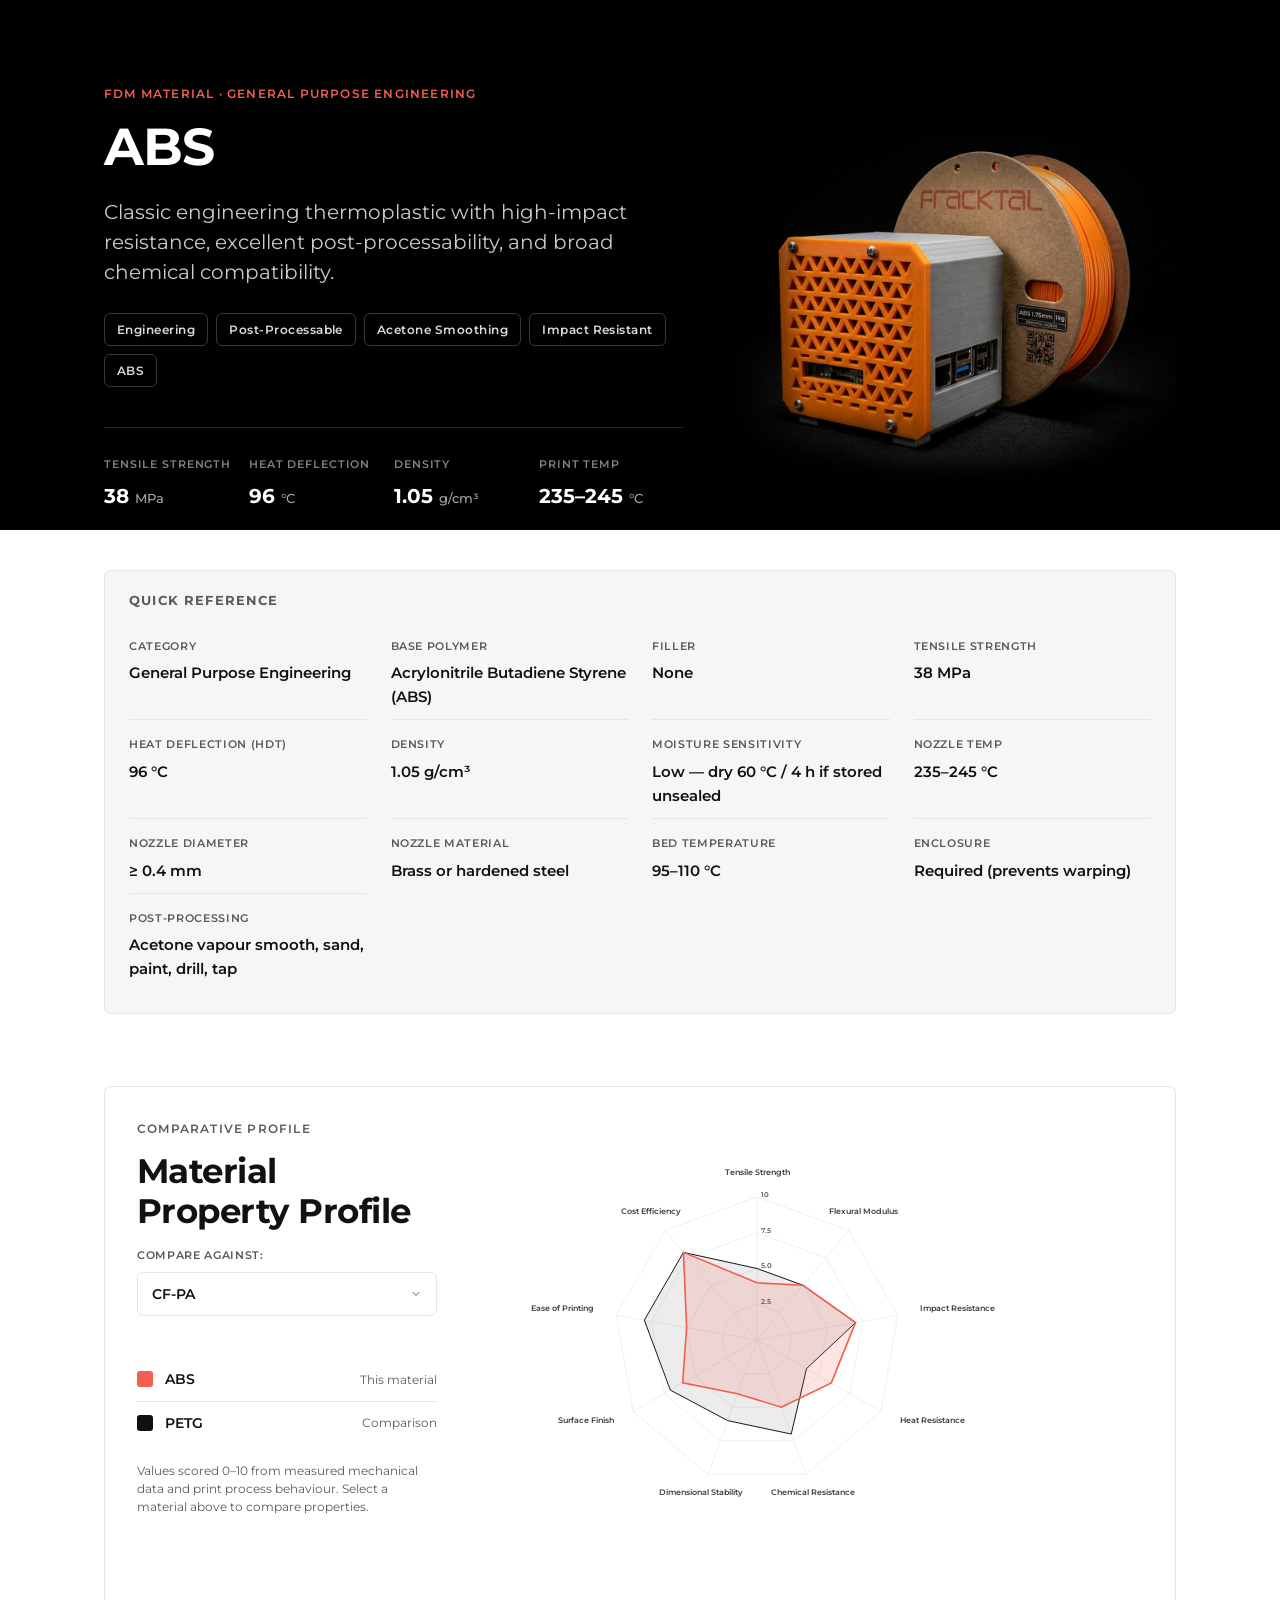
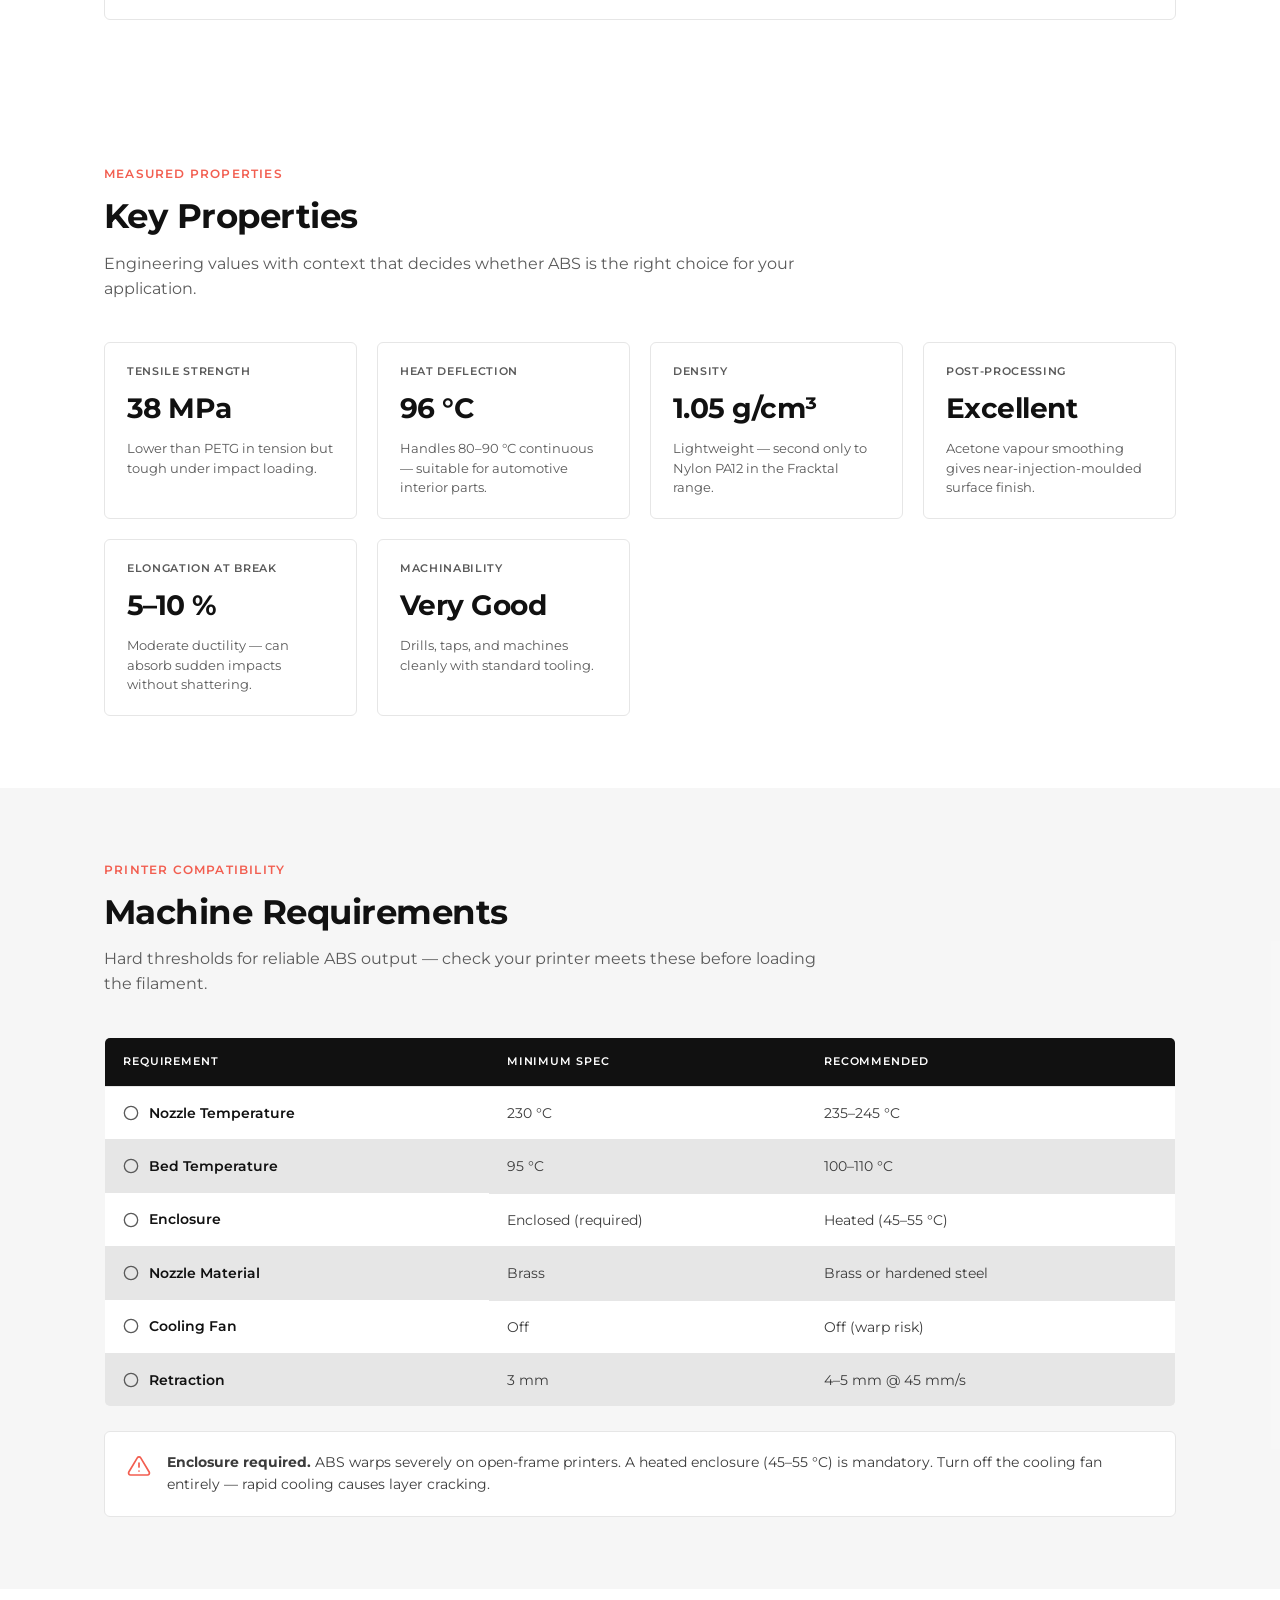
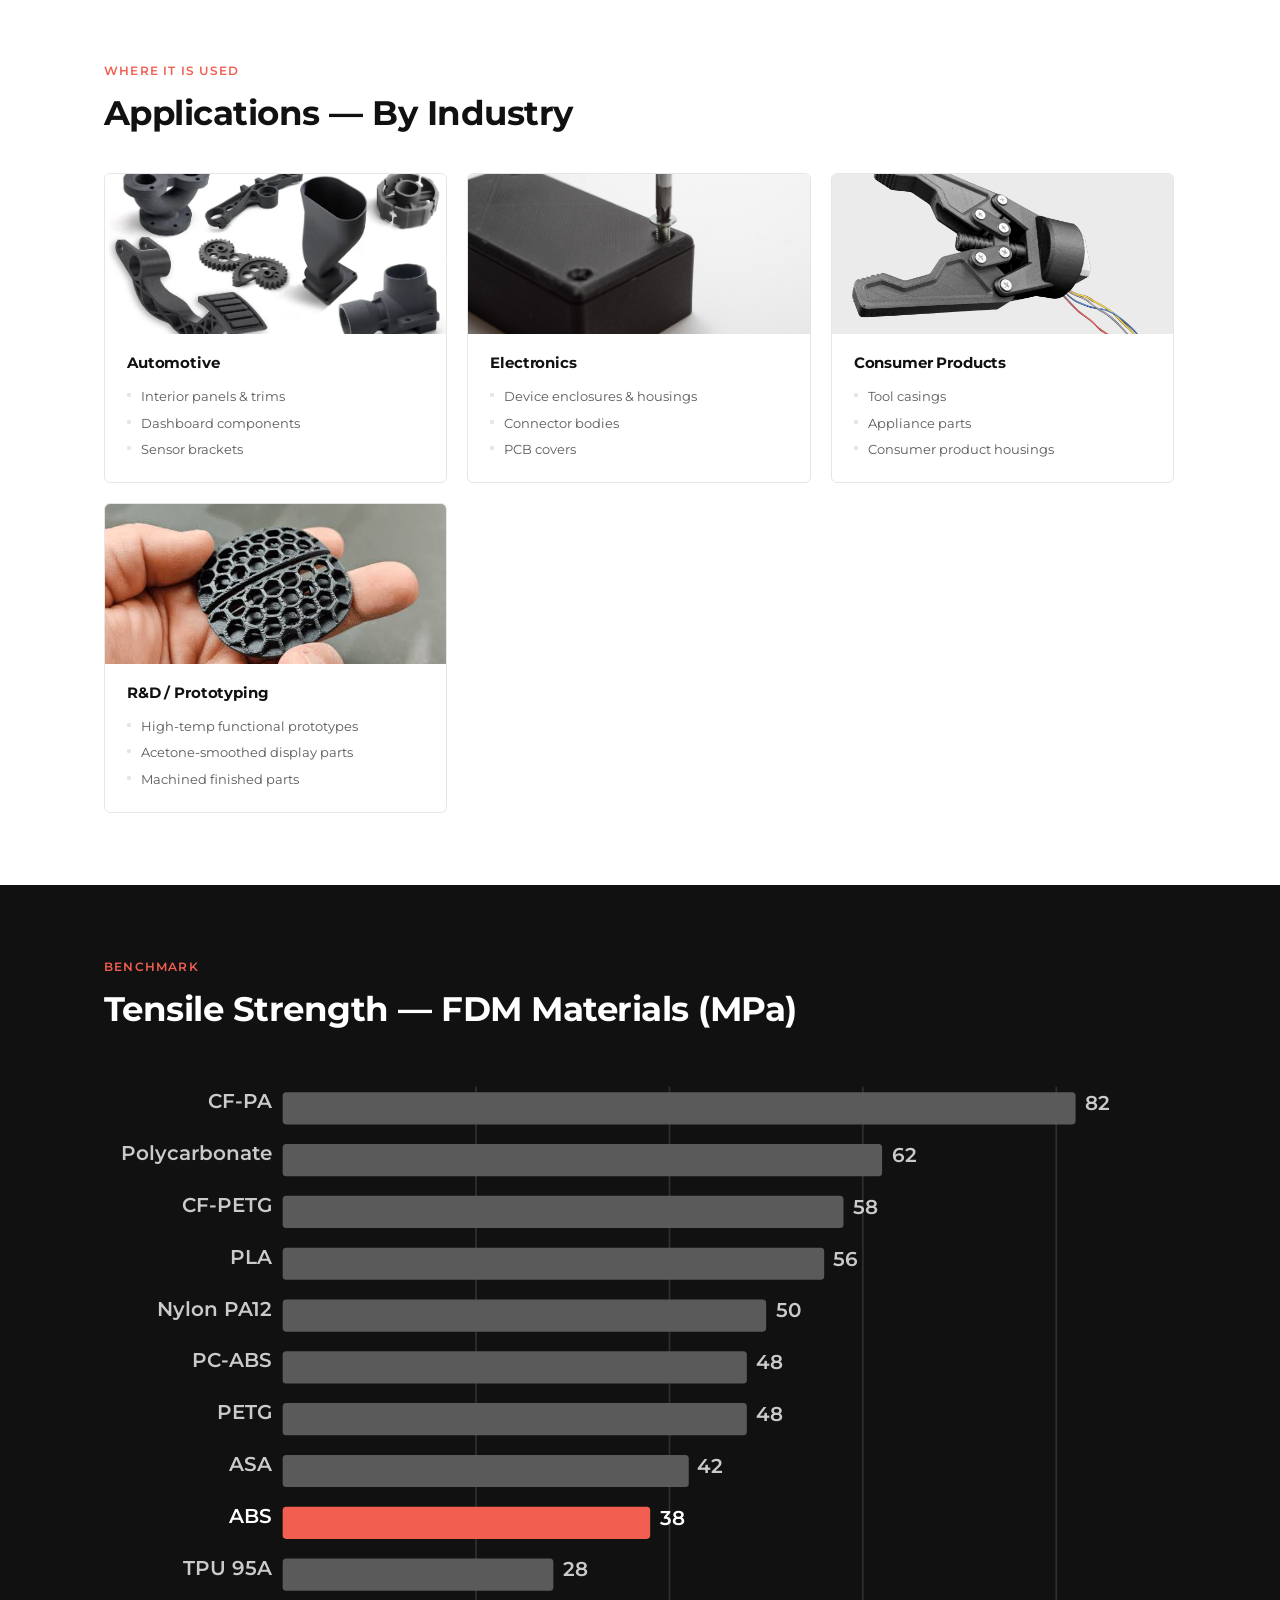
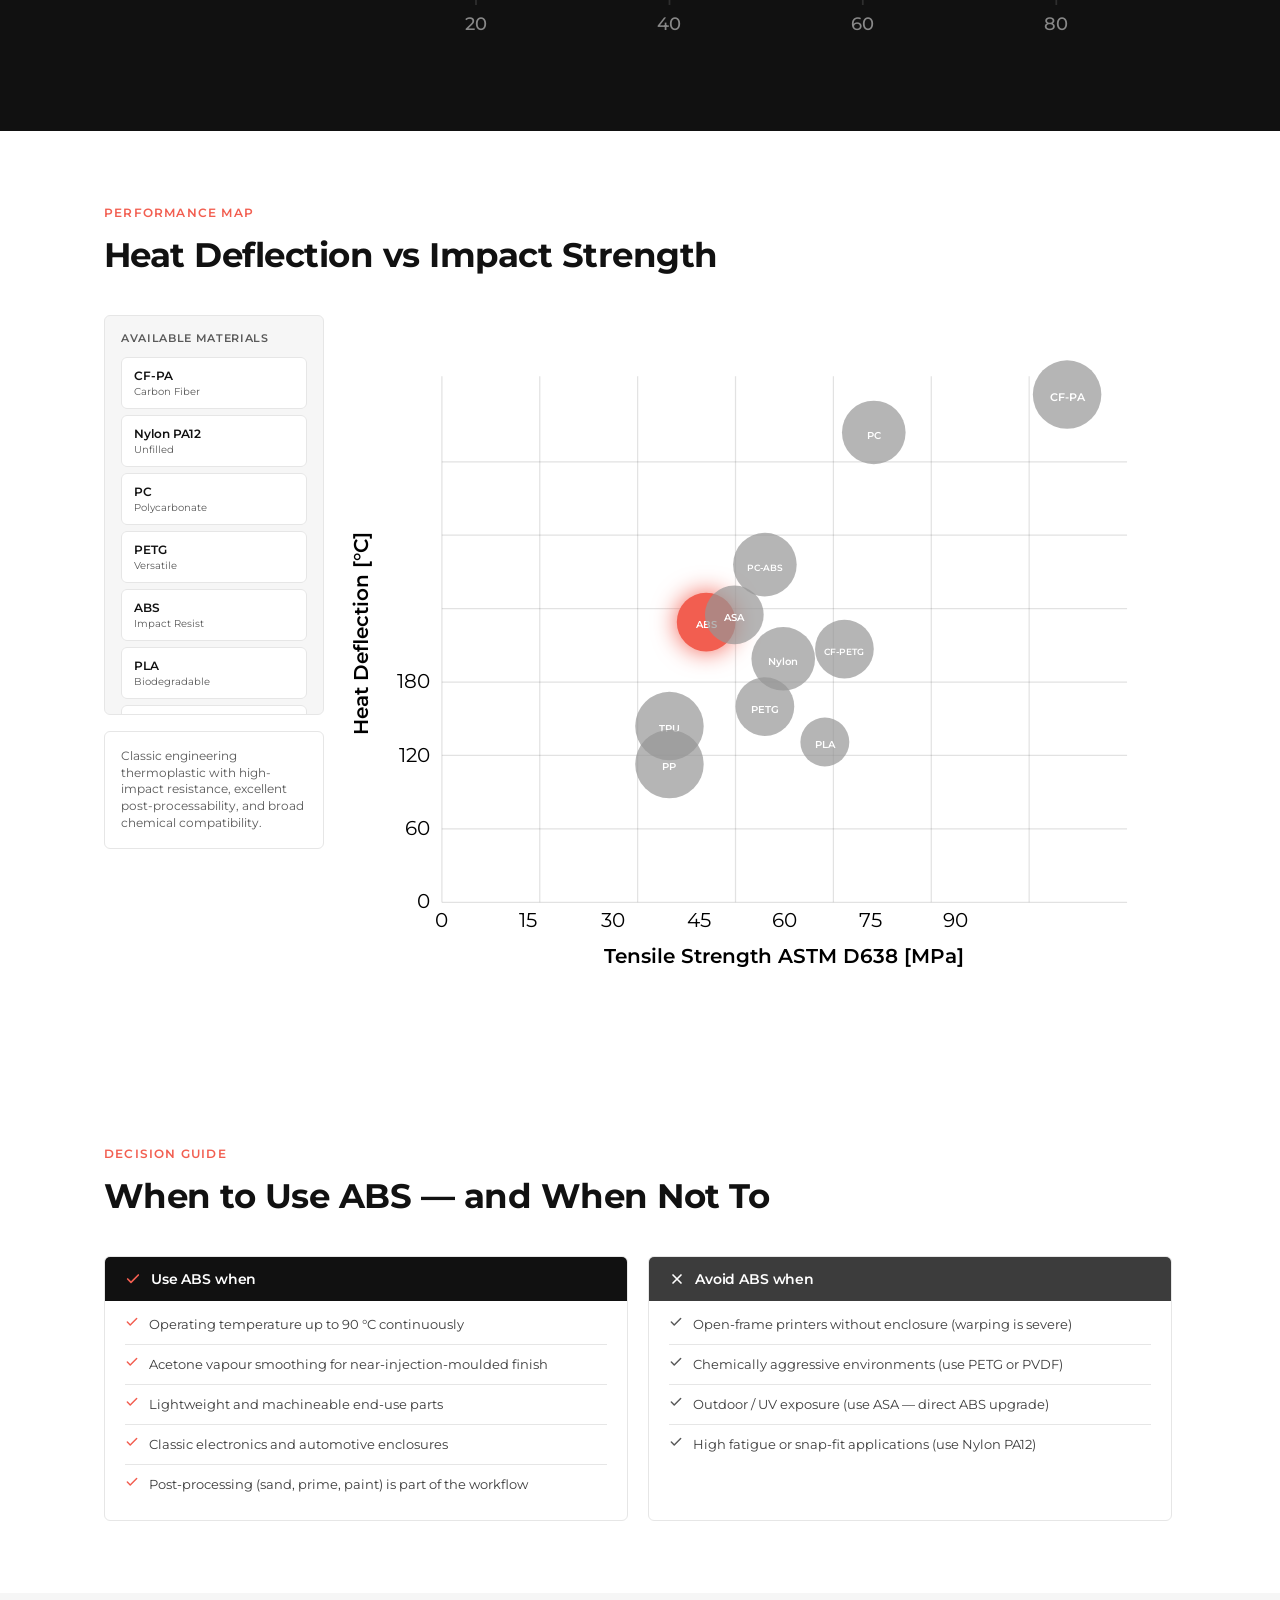
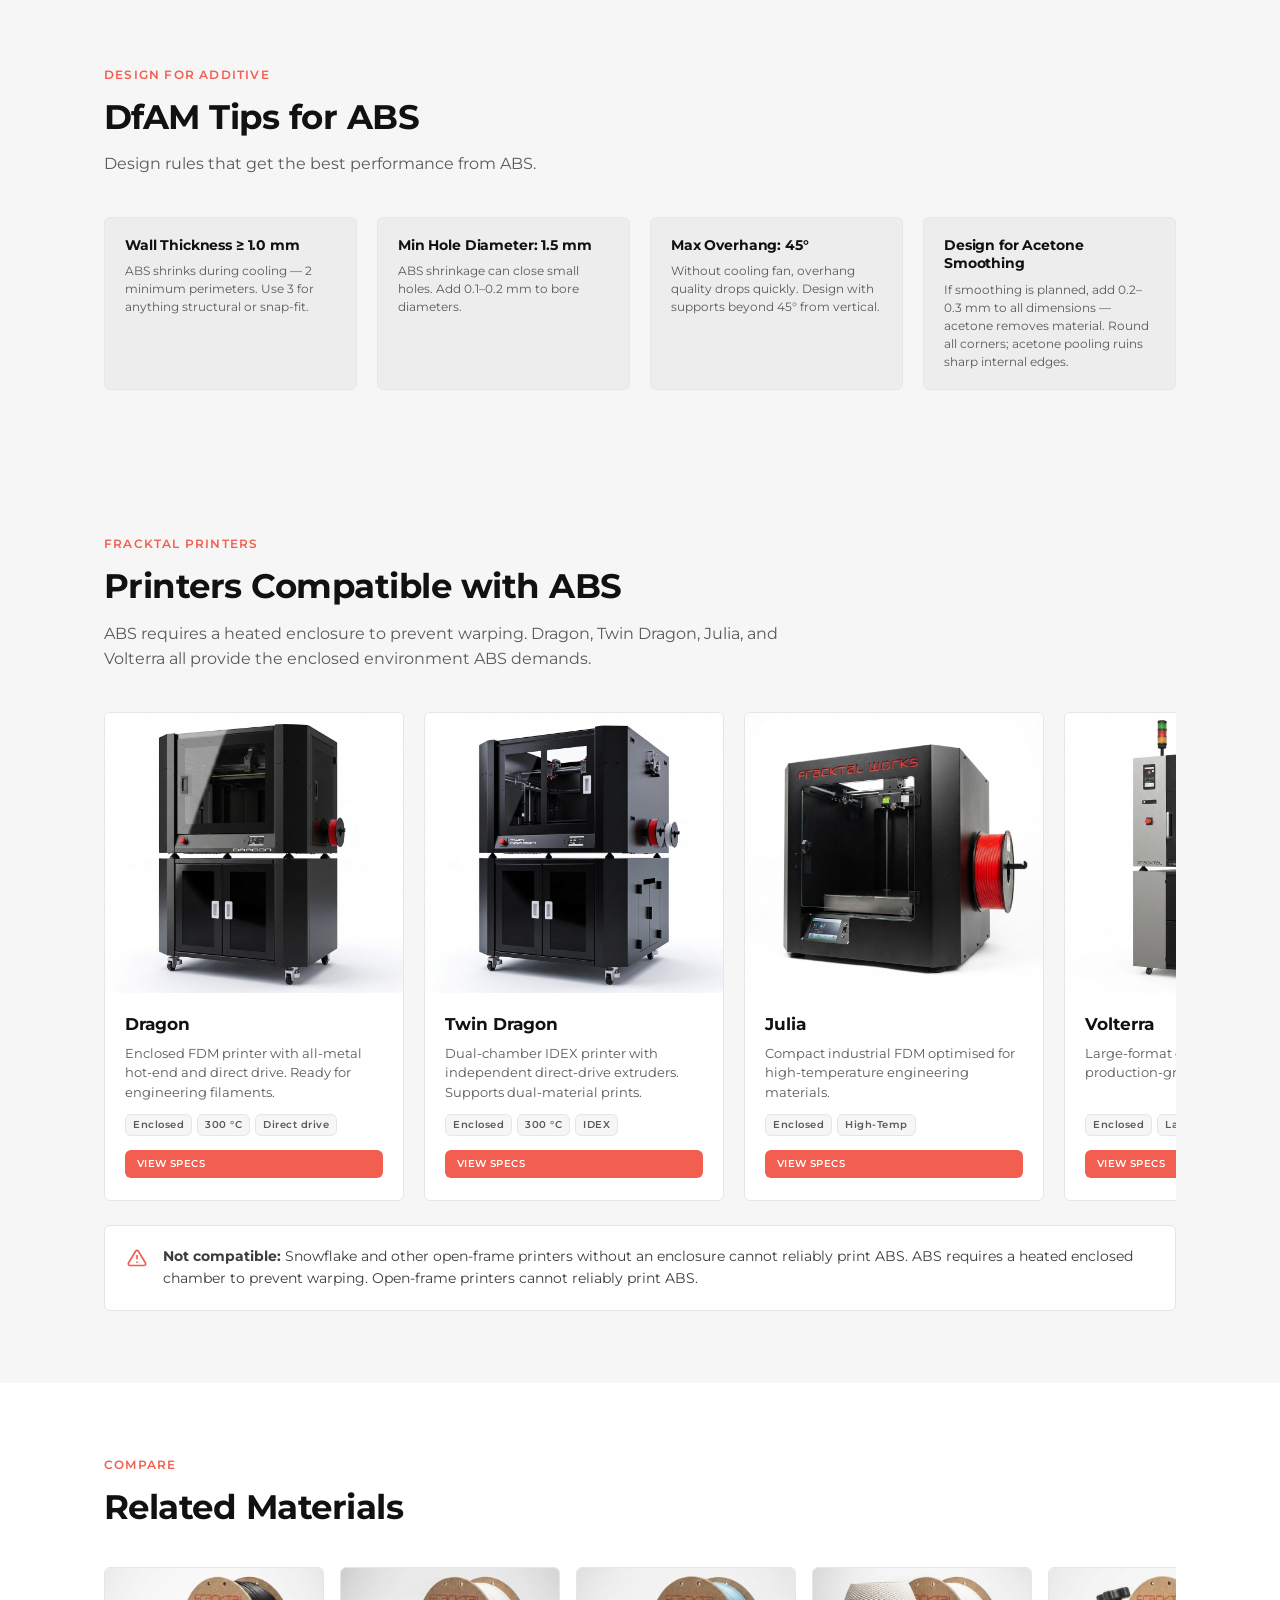
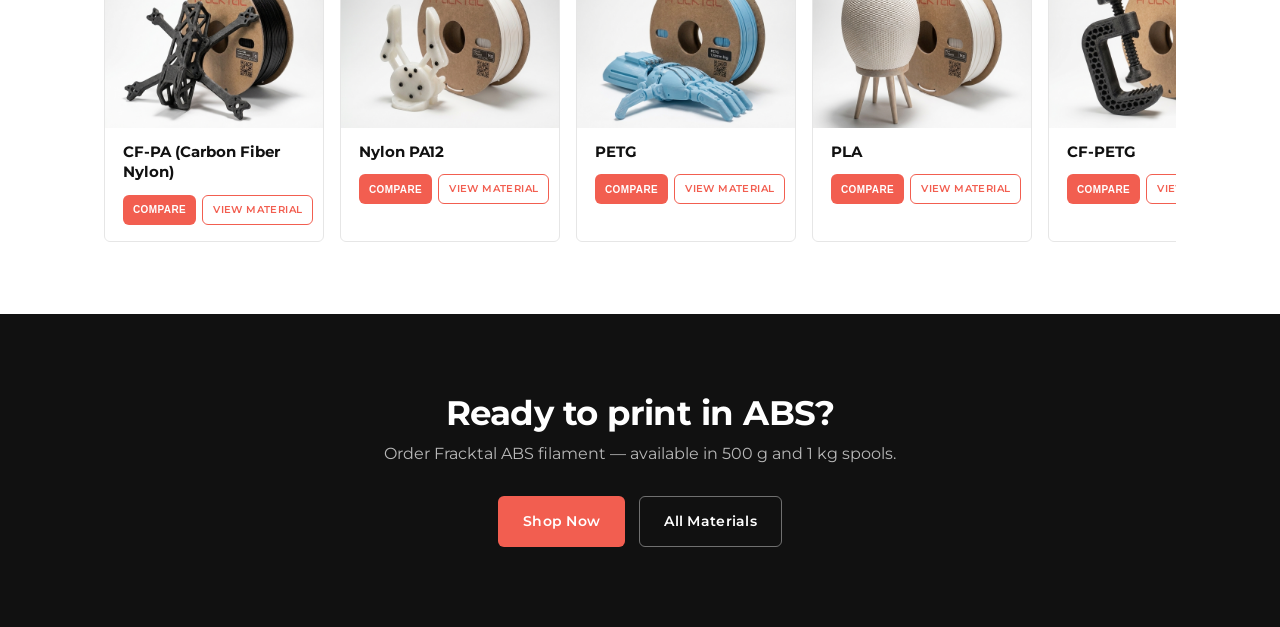
==== commit ad86ccfe: "Sync full material comparison data across all Fracktal material pages Applies the same 12-material d" ====
--- a/shared-projects/fracktal-material-page-template-cf-nylon-8d70/abs.html
+++ b/shared-projects/fracktal-material-page-template-cf-nylon-8d70/abs.html
@@ -456,6 +456,8 @@
               <option value="cf-petg">CF-PETG</option>
               <option value="asa">ASA</option>
               <option value="pc-abs">PC-ABS</option>
+            <option value="pp">PP (Polypropylene)</option>
+            <option value="pva">PVA</option>
               </select>
         </div>
         <div class="legend" id="radar-legend">
@@ -605,6 +607,81 @@
       pricePerKg: { value: 3500, unit: '₹/kg', note: 'approximate' }
     },
     url: '/polycarbonate/'
+  },
+  'asa': {
+    name: 'ASA (Acrylonitrile Styrene Acrylate)',
+    shortName: 'ASA',
+    color: '#4a90d9',
+    // [Tensile, Flexural, Impact, Heat, Chemical, Dimensional, Surface, Ease, Cost]
+    radar: [4, 5, 7, 6, 6, 5, 6, 5, 7],
+    specs: {
+      tensileStrength: { value: 42, unit: 'MPa' },
+      heatDeflection: { value: 98, unit: '°C' },
+      density: { value: 1.06, unit: 'g/cm³' },
+      printTemp: { min: 220, max: 250, unit: '°C' },
+      pricePerKg: { value: 2200, unit: '₹/kg', note: 'approximate' }
+    },
+    url: '/asa/'
+  },
+  'cf-petg': {
+    name: 'Carbon Fiber PETG (CF-PETG)',
+    shortName: 'CF-PETG',
+    color: '#e8963e',
+    // [Tensile, Flexural, Impact, Heat, Chemical, Dimensional, Surface, Ease, Cost]
+    radar: [7, 7, 5, 5, 7, 7, 5, 7, 6],
+    specs: {
+      tensileStrength: { value: 58, unit: 'MPa' },
+      heatDeflection: { value: 80, unit: '°C' },
+      density: { value: 1.32, unit: 'g/cm³' },
+      printTemp: { min: 230, max: 260, unit: '°C' },
+      pricePerKg: { value: 3000, unit: '₹/kg', note: 'approximate' }
+    },
+    url: '/cf-petg/'
+  },
+  'pc-abs': {
+    name: 'PC-ABS Blend',
+    shortName: 'PC-ABS',
+    color: '#6c5ce7',
+    // [Tensile, Flexural, Impact, Heat, Chemical, Dimensional, Surface, Ease, Cost]
+    radar: [5, 6, 8, 7, 6, 6, 5, 4, 5],
+    specs: {
+      tensileStrength: { value: 48, unit: 'MPa' },
+      heatDeflection: { value: 108, unit: '°C' },
+      density: { value: 1.12, unit: 'g/cm³' },
+      printTemp: { min: 240, max: 270, unit: '°C' },
+      pricePerKg: { value: 2700, unit: '₹/kg', note: 'approximate' }
+    },
+    url: '/pc-abs/'
+  },
+  'pp': {
+    name: 'PP (Polypropylene)',
+    shortName: 'PP',
+    color: '#00b894',
+    // [Tensile, Flexural, Impact, Heat, Chemical, Dimensional, Surface, Ease, Cost]
+    radar: [3, 3, 10, 7, 9, 4, 5, 4, 7],
+    specs: {
+      tensileStrength: { value: 28, unit: 'MPa' },
+      heatDeflection: { value: 92, unit: '°C' },
+      density: { value: 0.9, unit: 'g/cm³' },
+      printTemp: { min: 200, max: 240, unit: '°C' },
+      pricePerKg: { value: 2200, unit: '₹/kg', note: 'approximate' }
+    },
+    url: '/pp-polypropylene/'
+  },
+  'pva': {
+    name: 'PVA (Polyvinyl Alcohol)',
+    shortName: 'PVA',
+    color: '#fdcb6e',
+    // [Tensile, Flexural, Impact, Heat, Chemical, Dimensional, Surface, Ease, Cost]
+    radar: [2, 1, 2, 1, 2, 2, 8, 5, 2],
+    specs: {
+      tensileStrength: { value: 25, unit: 'MPa' },
+      heatDeflection: { value: 50, unit: '°C' },
+      density: { value: 1.25, unit: 'g/cm³' },
+      printTemp: { min: 180, max: 210, unit: '°C' },
+      pricePerKg: { value: 4250, unit: '₹/kg', note: 'approximate' }
+    },
+    url: '/pva/'
   }
 };
 
@@ -812,27 +889,31 @@
       <h2>Applications — By Industry</h2>
     </div>
     <div class="card-flex">
-      <div class="app-tile" data-od-id="app-auto">
-        <div class="tile-body">
-          <h3>Automotive</h3>
+      <div class="app-tile has-img" data-od-id="app-auto">
+        <img class="tile-img" src="automotive-end-use-part.jpg" alt="Matte black 3D printed end-use automotive part" loading="lazy" width="600" height="400">
+<div class="tile-body">
+<h3>Automotive</h3>
           <ul><li>Interior panels &amp; trims</li><li>Dashboard components</li><li>Sensor brackets</li></ul>
         </div>
       </div>
-      <div class="app-tile" data-od-id="app-elec">
-        <div class="tile-body">
-          <h3>Electronics</h3>
+      <div class="app-tile has-img" data-od-id="app-elec">
+        <img class="tile-img" src="fracktal-cf-pa-electronics-enclosure.png" alt="Black 3D printed structural electronics enclosure with internal circuit board" loading="lazy" width="600" height="400">
+<div class="tile-body">
+<h3>Electronics</h3>
           <ul><li>Device enclosures &amp; housings</li><li>Connector bodies</li><li>PCB covers</li></ul>
         </div>
       </div>
-      <div class="app-tile" data-od-id="app-consumer">
-        <div class="tile-body">
-          <h3>Consumer Products</h3>
+      <div class="app-tile has-img" data-od-id="app-consumer">
+        <img class="tile-img" src="rnd-prototyping-part.png" alt="3D printed consumer product parts and housings" loading="lazy" width="600" height="400">
+<div class="tile-body">
+<h3>Consumer Products</h3>
           <ul><li>Tool casings</li><li>Appliance parts</li><li>Consumer product housings</li></ul>
         </div>
       </div>
-      <div class="app-tile" data-od-id="app-rd">
-        <div class="tile-body">
-          <h3>R&amp;D / Prototyping</h3>
+      <div class="app-tile has-img" data-od-id="app-rd">
+        <img class="tile-img" src="rnd-prototyping-hero.png" alt="3D printed parts for R&D prototyping and engineering applications" loading="lazy" width="600" height="400">
+<div class="tile-body">
+<h3>R&amp;D / Prototyping</h3>
           <ul><li>High-temp functional prototypes</li><li>Acetone-smoothed display parts</li><li>Machined finished parts</li></ul>
         </div>
       </div>
@@ -841,47 +922,72 @@
 </section>
 
 <!-- ===================== TENSILE COMPARISON BAR CHART ===================== -->
-<section class="section" id="tensile-chart" style="background:var(--dark);" data-od-id="tensile-chart">
+<section class="section" id="tensile-comparison" style="background:var(--dark);color:#fff;" data-od-id="tensile-comparison">
   <div class="wrap">
     <div class="sec-head">
-      <span class="overline">Comparison</span>
-      <h2>Tensile Strength vs Other Materials</h2>
-      <p>ISO 527 / ASTM D638 values. Printed specimens at recommended settings.</p>
-    </div>
-    <div style="overflow-x:auto;">
-      <svg viewBox="0 0 650 450" style="width:100%;max-width:650px;height:auto;display:block;" aria-label="Tensile strength bar chart" role="img">
-  <text x="10" y="37" fill="rgba(255,255,255,0.78)" font-size="13" font-family="inherit">CF-PA</text>
-  <rect x="170" y="20" width="410" height="28" rx="3" fill="#5a5a5a"/>
-  <text x="588" y="37" fill="rgba(255,255,255,0.78)" font-size="13" font-family="inherit">82 MPa</text>
-  <text x="10" y="79" fill="rgba(255,255,255,0.78)" font-size="13" font-family="inherit">Polycarbonate (PC)</text>
-  <rect x="170" y="62" width="310" height="28" rx="3" fill="#5a5a5a"/>
-  <text x="488" y="79" fill="rgba(255,255,255,0.78)" font-size="13" font-family="inherit">62 MPa</text>
-  <text x="10" y="121" fill="rgba(255,255,255,0.78)" font-size="13" font-family="inherit">CF-PETG</text>
-  <rect x="170" y="104" width="290" height="28" rx="3" fill="#5a5a5a"/>
-  <text x="468" y="121" fill="rgba(255,255,255,0.78)" font-size="13" font-family="inherit">58 MPa</text>
-  <text x="10" y="163" fill="rgba(255,255,255,0.78)" font-size="13" font-family="inherit">PLA</text>
-  <rect x="170" y="146" width="280" height="28" rx="3" fill="#5a5a5a"/>
-  <text x="458" y="163" fill="rgba(255,255,255,0.78)" font-size="13" font-family="inherit">56 MPa</text>
-  <text x="10" y="205" fill="rgba(255,255,255,0.78)" font-size="13" font-family="inherit">Nylon PA12</text>
-  <rect x="170" y="188" width="250" height="28" rx="3" fill="#5a5a5a"/>
-  <text x="428" y="205" fill="rgba(255,255,255,0.78)" font-size="13" font-family="inherit">50 MPa</text>
-  <text x="10" y="247" fill="rgba(255,255,255,0.78)" font-size="13" font-family="inherit">PETG</text>
-  <rect x="170" y="230" width="240" height="28" rx="3" fill="#5a5a5a"/>
-  <text x="418" y="247" fill="rgba(255,255,255,0.78)" font-size="13" font-family="inherit">48 MPa</text>
-  <text x="10" y="289" fill="rgba(255,255,255,0.78)" font-size="13" font-family="inherit">PC-ABS</text>
-  <rect x="170" y="272" width="240" height="28" rx="3" fill="#5a5a5a"/>
-  <text x="418" y="289" fill="rgba(255,255,255,0.78)" font-size="13" font-family="inherit">48 MPa</text>
-  <text x="10" y="331" fill="#ffffff" font-size="13" font-family="inherit">ABS</text>
-  <rect x="170" y="314" width="190" height="28" rx="3" fill="#f25e50"/>
-  <text x="368" y="331" fill="#ffffff" font-size="13" font-family="inherit">38 MPa</text>
-  <text x="10" y="373" fill="rgba(255,255,255,0.78)" font-size="13" font-family="inherit">ASA</text>
-  <rect x="170" y="356" width="210" height="28" rx="3" fill="#5a5a5a"/>
-  <text x="388" y="373" fill="rgba(255,255,255,0.78)" font-size="13" font-family="inherit">42 MPa</text>
-  <text x="10" y="415" fill="rgba(255,255,255,0.78)" font-size="13" font-family="inherit">TPU 95A</text>
-  <rect x="170" y="398" width="140" height="28" rx="3" fill="#5a5a5a"/>
-  <text x="318" y="415" fill="rgba(255,255,255,0.78)" font-size="13" font-family="inherit">28 MPa</text>
-      </svg>
-    </div>
+      <span class="overline">Benchmark</span>
+      <h2 style="color:#fff;">Tensile Strength — FDM Materials (MPa)</h2>
+    </div>
+    <svg viewBox="0 0 600 330" role="img" aria-label="Horizontal bar chart comparing tensile strength of FDM materials in megapascals">
+      <g font-family="Montserrat, sans-serif">
+        <!-- gridlines at 20,40,60,80 MPa (scale 5.412 px/MPa from x=100) -->
+        <g stroke="rgba(255,255,255,0.12)" stroke-width="1">
+          <line x1="208.2" y1="10" x2="208.2" y2="300"></line>
+          <line x1="316.5" y1="10" x2="316.5" y2="300"></line>
+          <line x1="424.7" y1="10" x2="424.7" y2="300"></line>
+          <line x1="533.0" y1="10" x2="533.0" y2="300"></line>
+        </g>
+        <g fill="rgba(255,255,255,0.5)" font-size="10" font-weight="500" text-anchor="middle">
+          <text x="208.2" y="314">20</text>
+          <text x="316.5" y="314">40</text>
+          <text x="424.7" y="314">60</text>
+          <text x="533.0" y="314">80</text>
+        </g>
+        <!-- rows -->
+        <g font-size="11" font-weight="600">
+          <!-- CF-PA -->
+          <text x="94" y="22" text-anchor="end" fill="rgba(255,255,255,0.78)">CF-PA</text>
+          <rect x="100" y="13" width="443.8" height="18" rx="2" fill="#5a5a5a"></rect>
+          <text x="549" y="23" text-anchor="start" fill="rgba(255,255,255,0.78)">82</text>
+          <!-- Polycarbonate -->
+          <text x="94" y="51" text-anchor="end" fill="rgba(255,255,255,0.78)">Polycarbonate</text>
+          <rect x="100" y="42" width="335.5" height="18" rx="2" fill="#5a5a5a"></rect>
+          <text x="441" y="52" text-anchor="start" fill="rgba(255,255,255,0.78)">62</text>
+          <!-- CF-PETG -->
+          <text x="94" y="80" text-anchor="end" fill="rgba(255,255,255,0.78)">CF-PETG</text>
+          <rect x="100" y="71" width="313.9" height="18" rx="2" fill="#5a5a5a"></rect>
+          <text x="419" y="81" text-anchor="start" fill="rgba(255,255,255,0.78)">58</text>
+          <!-- PLA -->
+          <text x="94" y="109" text-anchor="end" fill="rgba(255,255,255,0.78)">PLA</text>
+          <rect x="100" y="100" width="303.1" height="18" rx="2" fill="#5a5a5a"></rect>
+          <text x="408" y="110" text-anchor="start" fill="rgba(255,255,255,0.78)">56</text>
+          <!-- Nylon PA12 -->
+          <text x="94" y="138" text-anchor="end" fill="rgba(255,255,255,0.78)">Nylon PA12</text>
+          <rect x="100" y="129" width="270.6" height="18" rx="2" fill="#5a5a5a"></rect>
+          <text x="376" y="139" text-anchor="start" fill="rgba(255,255,255,0.78)">50</text>
+          <!-- PC-ABS -->
+          <text x="94" y="167" text-anchor="end" fill="rgba(255,255,255,0.78)">PC-ABS</text>
+          <rect x="100" y="158" width="259.8" height="18" rx="2" fill="#5a5a5a"></rect>
+          <text x="365" y="168" text-anchor="start" fill="rgba(255,255,255,0.78)">48</text>
+          <!-- PETG -->
+          <text x="94" y="196" text-anchor="end" fill="rgba(255,255,255,0.78)">PETG</text>
+          <rect x="100" y="187" width="259.8" height="18" rx="2" fill="#5a5a5a"></rect>
+          <text x="365" y="197" text-anchor="start" fill="rgba(255,255,255,0.78)">48</text>
+          <!-- ASA -->
+          <text x="94" y="225" text-anchor="end" fill="rgba(255,255,255,0.78)">ASA</text>
+          <rect x="100" y="216" width="227.3" height="18" rx="2" fill="#5a5a5a"></rect>
+          <text x="332" y="226" text-anchor="start" fill="rgba(255,255,255,0.78)">42</text>
+          <!-- ABS -->
+          <text x="94" y="254" text-anchor="end" fill="#ffffff">ABS</text>
+          <rect x="100" y="245" width="205.7" height="18" rx="2" fill="#f25e50"></rect>
+          <text x="311" y="255" text-anchor="start" fill="#ffffff">38</text>
+          <!-- TPU 95A -->
+          <text x="94" y="283" text-anchor="end" fill="rgba(255,255,255,0.78)">TPU 95A</text>
+          <rect x="100" y="274" width="151.5" height="18" rx="2" fill="#5a5a5a"></rect>
+          <text x="257" y="284" text-anchor="start" fill="rgba(255,255,255,0.78)">28</text>
+        </g>
+      </g>
+    </svg>
   </div>
 </section>
 
